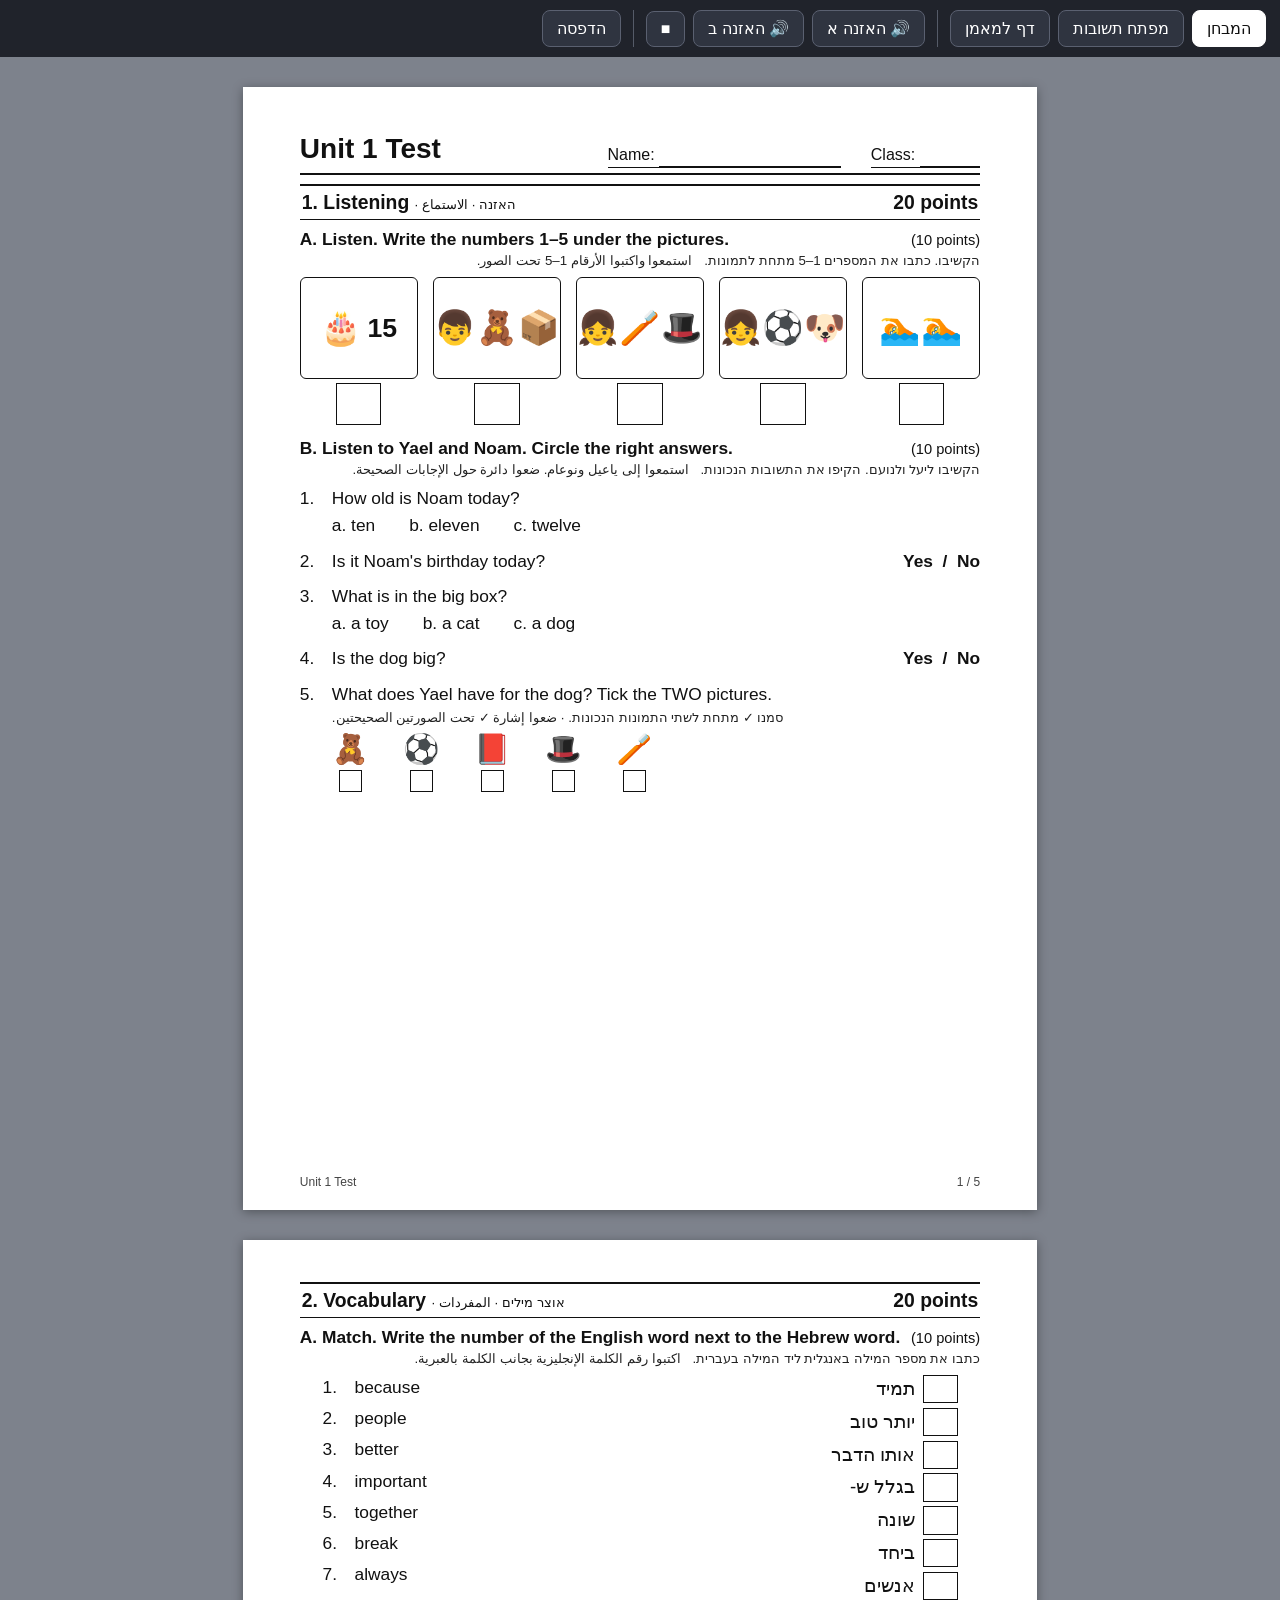
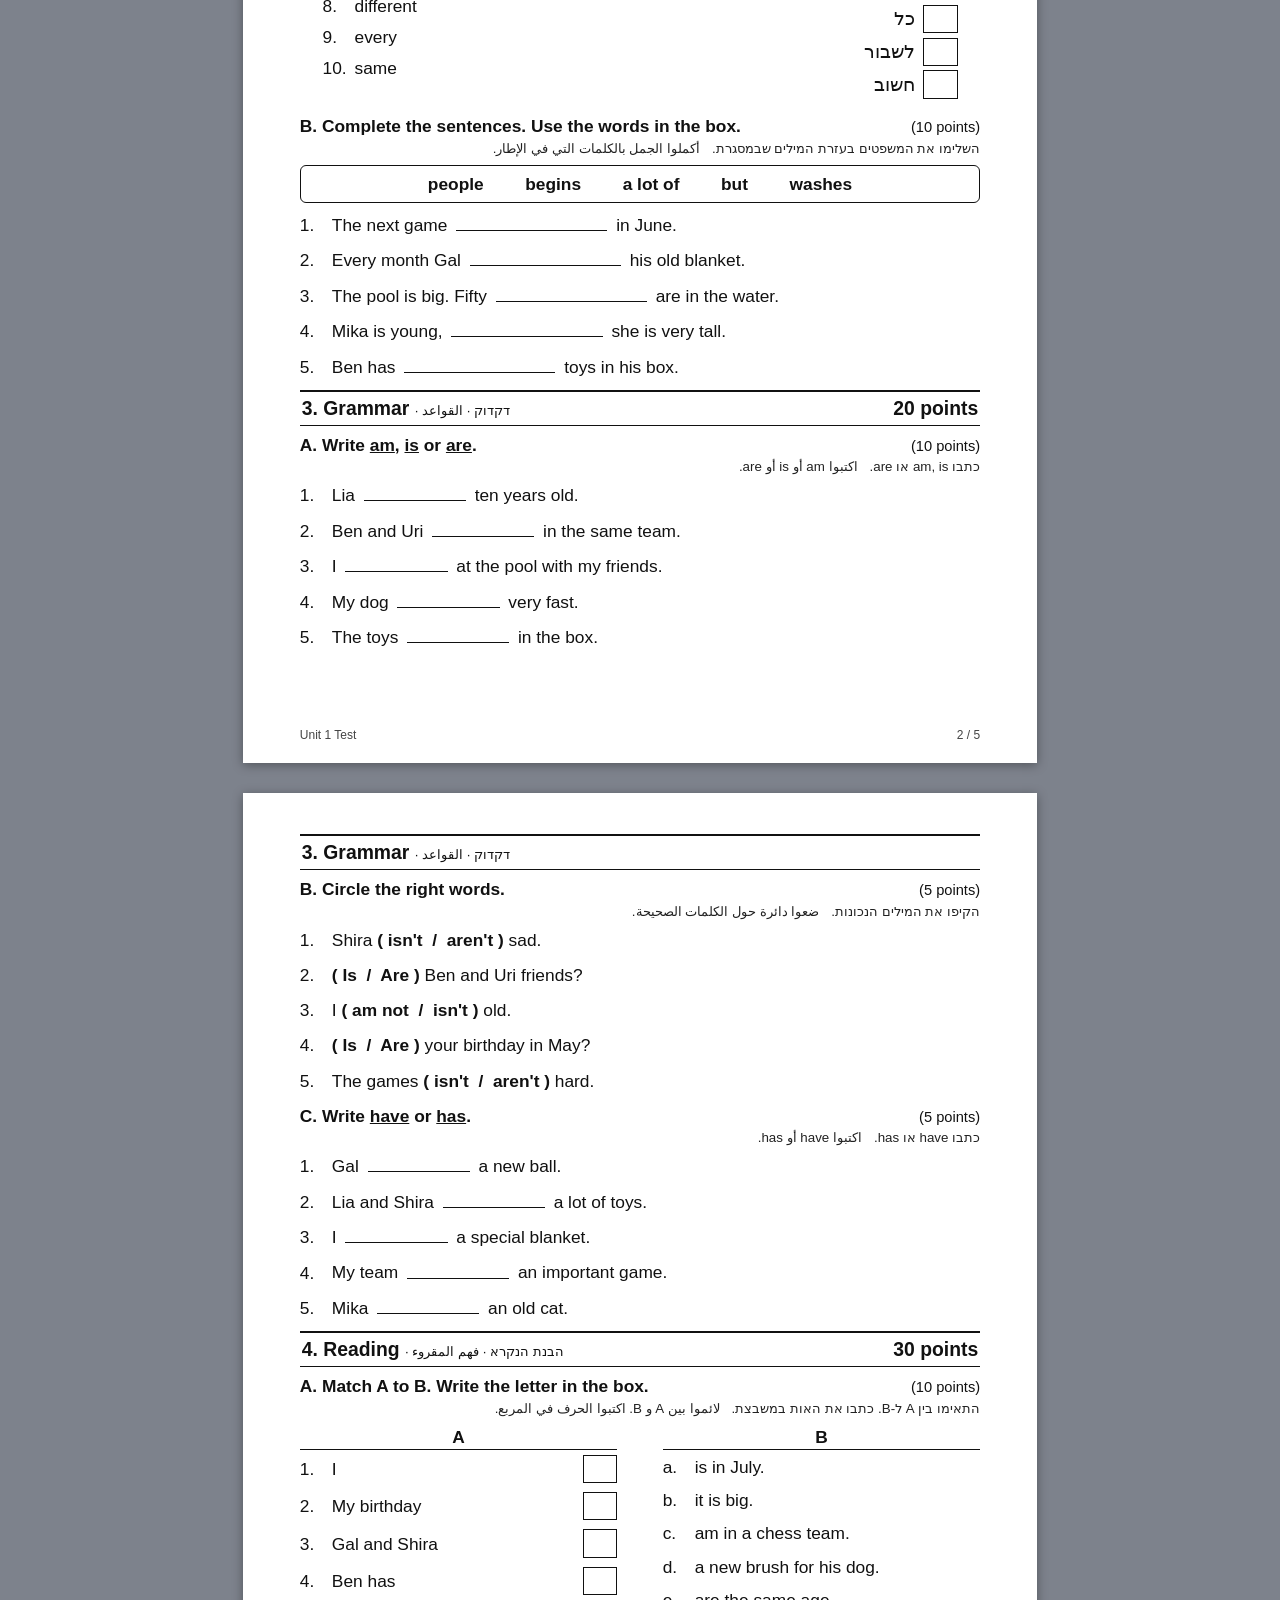
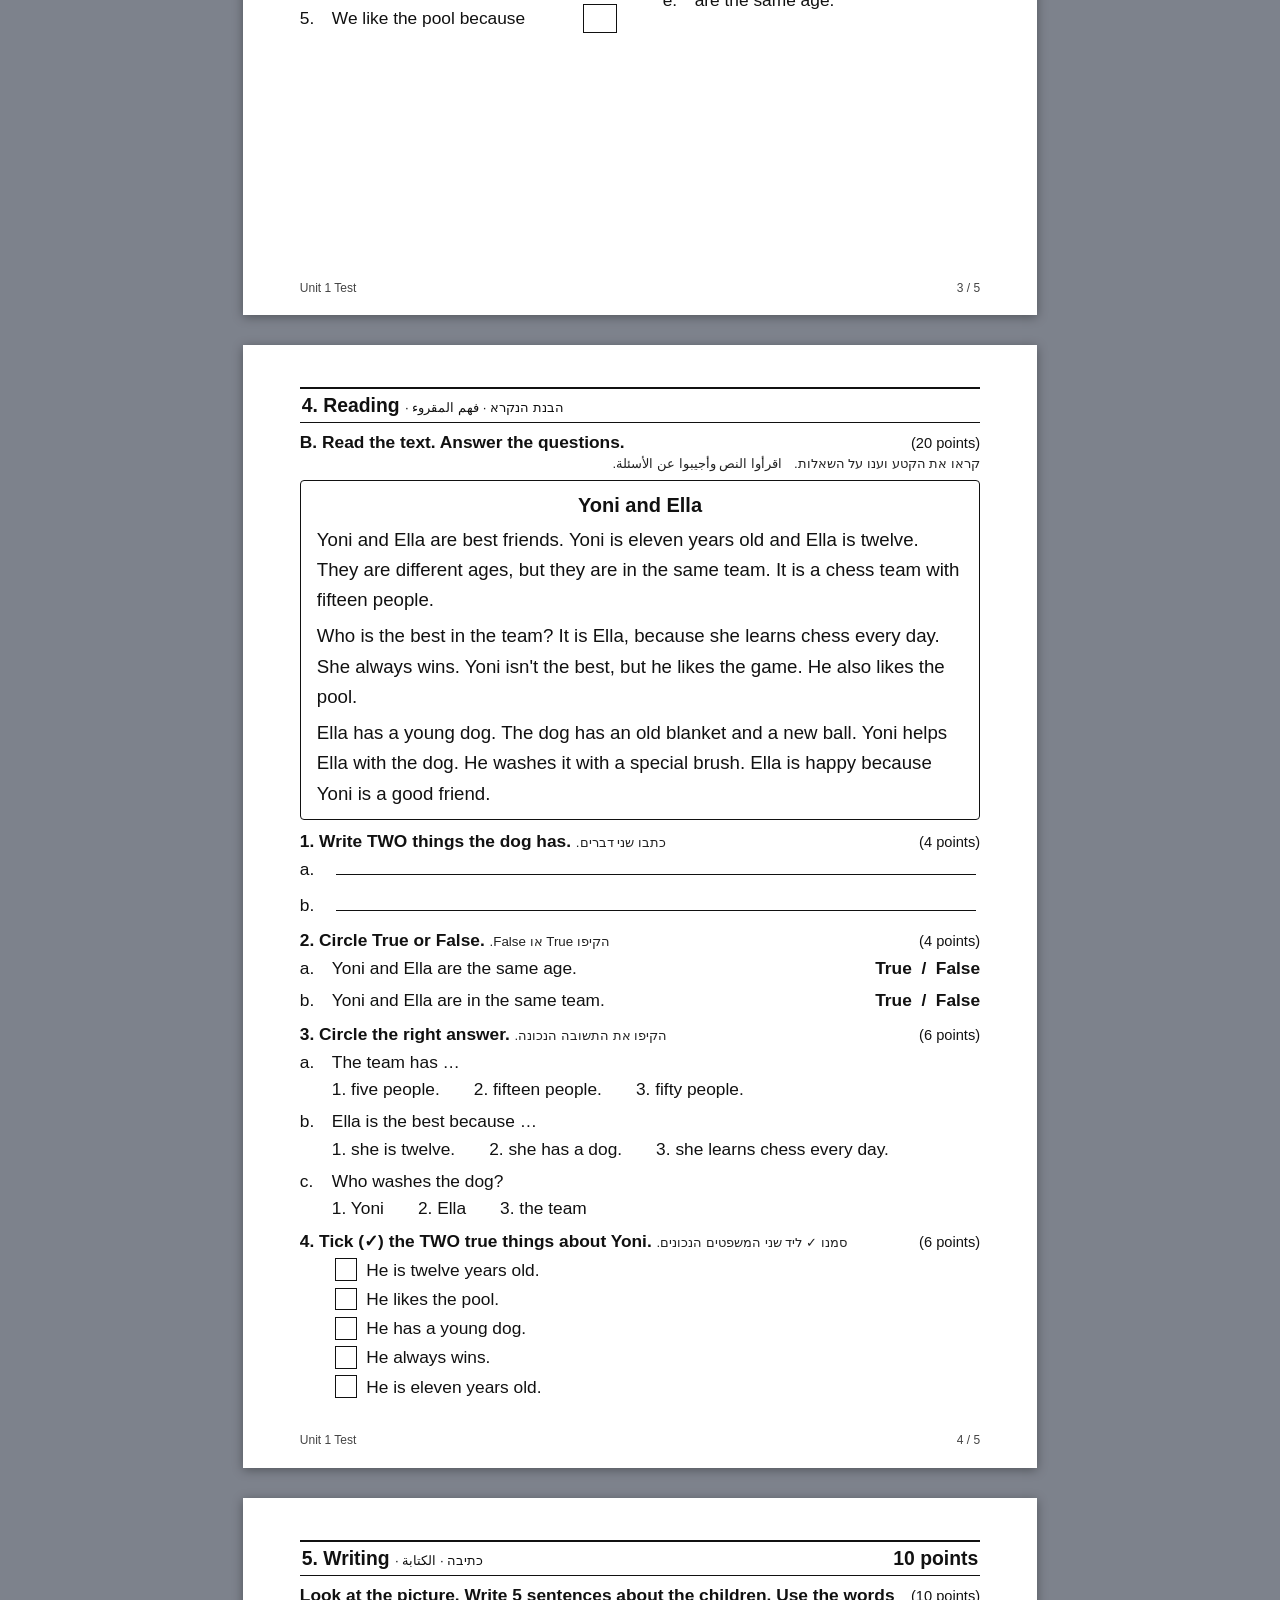
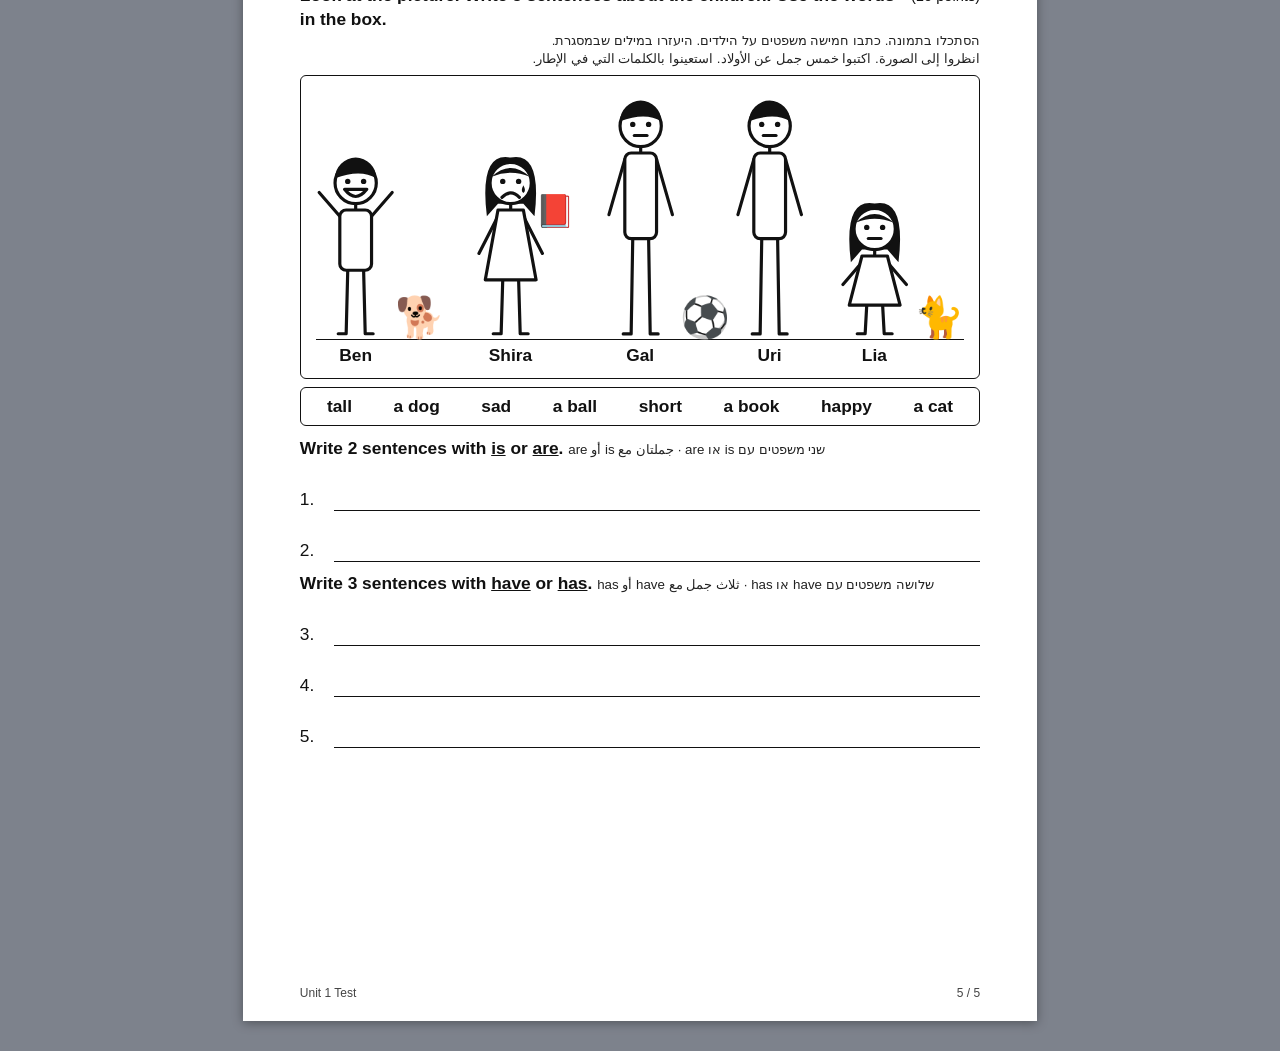
==== mock.html @ 0e679397 "Add the printable mock: test, answer key and coach page (v3.3.0) The first piece of M4's test-facing" ====
<!doctype html>
<html lang="en" dir="ltr">
<head>
  <meta charset="utf-8">
  <meta name="viewport" content="width=device-width, initial-scale=1">
  <meta name="robots" content="noindex, nofollow">
  <title>Unit 1 Test</title>
  <!--
    The mock (PRD §6.4): the practice copy's five sections and point weights, all content new.
    Three views, each printed on its own: the test (5 pages, A4), the answer key, a page for the coach.
    Everything on the pages comes from CONTENT.mock in content.js; this file only lays it out.
    Open with ?view=test | key | coach.
  -->
  <style>
    * { box-sizing: border-box; }
    html, body { margin: 0; }
    body { background: #7d828c; color: #111; font-family: Arial, "Helvetica Neue", Helvetica, "Liberation Sans", sans-serif; }
    .emo { font-family: "Apple Color Emoji", "Noto Color Emoji", "Segoe UI Emoji", sans-serif; }

    /* the bar: on screen only */
    .bar { position: sticky; top: 0; z-index: 5; display: flex; flex-wrap: wrap; gap: 8px; align-items: center; padding: 10px 14px; background: #20232b; color: #fff; direction: rtl; font-family: -apple-system, "Rubik", Arial, sans-serif; }
    .bar button { font: inherit; font-size: 16px; padding: 8px 14px; border-radius: 8px; border: 1px solid #5a6070; background: #2f3440; color: #fff; cursor: pointer; }
    .bar button[aria-pressed="true"] { background: #fff; color: #111; border-color: #fff; }
    .bar .sep { align-self: stretch; width: 1px; background: #555b68; margin: 0 4px; }
    .bar .status { font-size: 15px; min-height: 1.2em; }
    .bar a { color: #fff; font-size: 16px; padding: 8px 6px; }
    .bar a[hidden] { display: none; }

    main { display: none; }
    body.v-test #test, body.v-key #key, body.v-coach #coach { display: block; }

    .page { width: 210mm; min-height: 297mm; margin: 8mm auto; padding: 11mm 15mm 12mm; background: #fff; box-shadow: 0 2px 10px rgba(0, 0, 0, .35); position: relative; font-size: 13pt; line-height: 1.4; }
    .foot { position: absolute; bottom: 5mm; left: 15mm; right: 15mm; display: flex; justify-content: space-between; font-size: 9pt; color: #444; }

    @page { size: A4; margin: 0; }
    @media print {
      body { background: #fff; }
      .bar { display: none; }
      main { zoom: 1 !important; }
      .page { margin: 0; box-shadow: none; min-height: 0; height: 296mm; overflow: hidden; break-after: page; }
      .page:last-child { break-after: auto; }
    }

    /* the test */
    .head { display: flex; justify-content: space-between; align-items: flex-end; gap: 10mm; border-bottom: 2.5px solid #111; padding-bottom: 5px; margin-bottom: 9px; }
    .head h1 { font-size: 21pt; margin: 0; }
    .head .who { display: flex; gap: 8mm; font-size: 12pt; }
    .head .who span { display: inline-block; border-bottom: 1.2px solid #111; }
    .sec { display: flex; justify-content: space-between; align-items: baseline; border-top: 2.5px solid #111; border-bottom: 1.2px solid #111; padding: 3px 2px; margin: 0 0 7px; font-weight: 700; font-size: 14.5pt; }
    .sec small { font-size: 10pt; font-weight: 400; }
    .sec + .ins { margin-top: 0; }
    .ins { margin: 11px 0 7px; }
    .ins .l1 { display: flex; justify-content: space-between; gap: 8px; align-items: baseline; font-weight: 700; }
    .ins .pts { font-weight: 400; font-size: 11pt; white-space: nowrap; }
    .ins .tr { direction: rtl; text-align: right; font-size: 10pt; line-height: 1.35; color: #222; margin-top: 1px; }
    .ins .tr span { display: inline-block; margin-inline-end: 12px; }
    .sub { font-weight: 700; margin: 9px 0 4px; display: flex; justify-content: space-between; gap: 8px; align-items: baseline; }
    .sub .pts { font-weight: 400; font-size: 11pt; white-space: nowrap; }
    .sub .tr, .wlines .tr, .tr.inl { font-weight: 400; font-size: 10pt; color: #222; }

    ol.q { list-style: none; margin: 0; padding: 0; counter-reset: q; }
    ol.q > li { counter-increment: q; display: flex; gap: 6px; margin: 0 0 8px; align-items: baseline; }
    ol.q > li::before { content: counter(q) "."; min-width: 1.5em; }
    ol.q.abc > li::before { content: counter(q, lower-alpha) "."; }
    ol.q.loose > li { margin-bottom: 11px; }
    .blank { display: inline-block; min-width: 27mm; border-bottom: 1.3px solid #111; height: 1.05em; margin: 0 4px; vertical-align: baseline; }
    .blank.wide { min-width: 40mm; }
    .opts { display: inline-flex; flex-wrap: wrap; gap: 2px 9mm; }
    .opts.pair { gap: 0 3mm; font-weight: 700; }
    .right { margin-inline-start: auto; white-space: nowrap; }
    .tl { list-style: none; margin: 0; padding: 0 0 0 2em; }
    .tl li { display: flex; gap: 9px; align-items: center; margin: 0 0 5px; }
    .grow { flex: 1; }
    .stack { display: flex; flex-direction: column; gap: 3px; }

    .pics { display: grid; grid-template-columns: repeat(5, 1fr); gap: 4mm; margin: 5px 0 2px; }
    .pic { border: 1.5px solid #111; border-radius: 6px; height: 27mm; display: flex; align-items: center; justify-content: center; font-size: 25pt; white-space: nowrap; }
    .pic.cake { gap: 5px; }
    .pic.cake b { font: 700 20pt Arial, sans-serif; }
    .numbox { width: 12mm; height: 11mm; border: 1.5px solid #111; margin: 4px auto 0; }
    .ticks { display: flex; gap: 9mm; }
    .tick { text-align: center; font-size: 22pt; line-height: 1.2; }
    .box { display: inline-block; width: 6mm; height: 6mm; border: 1.5px solid #111; vertical-align: middle; flex: none; }
    .tick .box { display: block; margin: 3px auto 0; }

    .match { display: flex; justify-content: space-between; gap: 20mm; padding: 0 6mm; }
    .match ol { flex: 1; }
    .match ol.q > li { margin-bottom: 7px; }
    .match .he { direction: rtl; font-size: 14pt; }
    .match .he li { display: flex; gap: 8px; align-items: center; margin: 0 0 4.5px; list-style: none; }
    .match ul { list-style: none; margin: 0; padding: 0; flex: 1; }
    .sq { display: inline-block; width: 9mm; height: 7.5mm; border: 1.5px solid #111; flex: none; }

    .bank { border: 1.5px solid #111; border-radius: 6px; padding: 6px 12px; display: flex; flex-wrap: wrap; gap: 4px 11mm; justify-content: center; font-weight: 700; margin: 6px 0 10px; }

    .halves { display: flex; gap: 12mm; }
    .halves > div { flex: 1; }
    .halves h4 { margin: 0 0 5px; font-size: 13pt; text-align: center; border-bottom: 1.2px solid #111; }
    .halves ol.q > li { align-items: center; margin-bottom: 9px; }

    .passage { border: 1.5px solid #111; border-radius: 4px; padding: 8px 16px 4px; font-size: 14pt; line-height: 1.62; margin: 6px 0 8px; }
    .passage h3 { margin: 0 0 3px; text-align: center; font-size: 15pt; }
    .passage p { margin: 0 0 6px; }

    /* two rows: the picture row stands on one ground line, the names sit under it */
    .scene { border: 1.5px solid #111; border-radius: 6px; padding: 6mm 4mm 3mm; margin: 6px 0 8px; display: grid; grid-template-rows: auto auto; grid-auto-flow: column; grid-auto-columns: auto; }
    .scene .up { display: flex; align-items: flex-end; justify-content: center; border-bottom: 1.5px solid #111; }
    .scene .up svg { display: block; }
    .scene .up.gap { min-width: 5mm; }   /* the space between two children takes what is left, so a thing stays by its owner */
    .scene .dn { text-align: center; font-weight: 700; font-size: 13pt; padding-top: 3px; }
    .scene .obj { font-size: 30pt; line-height: 1.05; }
    .scene .obj.held { padding-bottom: 29mm; margin-inline-start: -4mm; font-size: 24pt; }
    .wlines { list-style: none; margin: 0; padding: 0; counter-reset: w; }
    .wlines li { counter-increment: w; display: flex; align-items: flex-end; gap: 8px; height: 13.5mm; }
    .wlines li::before { content: counter(w) "."; min-width: 1.5em; }
    .wlines li::after { content: ""; flex: 1; border-bottom: 1.3px solid #111; }
    .wlines li.gap { height: auto; display: block; font-weight: 700; margin-top: 9px; counter-increment: none; }
    .wlines li.gap::before, .wlines li.gap::after { content: none; }

    /* the key and the coach's page */
    .key h2, .coach h2 { font-size: 13pt; margin: 9px 0 3px; border-bottom: 1.2px solid #111; padding-bottom: 2px; }
    .key .title, .coach .title { font-size: 19pt; margin: 0 0 2px; }
    .key { font-size: 11.5pt; line-height: 1.35; }
    .key .row { display: flex; flex-wrap: wrap; gap: 3px 9mm; margin: 2px 0; }
    .key .row b { font-weight: 700; }
    .key .n { display: inline-block; min-width: 1.4em; color: #333; }
    .key .he { direction: rtl; unicode-bidi: isolate; }
    .key .kpics { display: flex; gap: 5mm; margin: 4px 0; }
    .key .kpics div { border: 1.2px solid #111; border-radius: 5px; padding: 2px 7px; text-align: center; font-size: 15pt; }
    .key .kpics div b { display: block; font: 700 13pt Arial, sans-serif; }
    .key .kpics div i { font: 700 12pt Arial, sans-serif; }
    .key .checks { direction: rtl; text-align: right; margin: 5px 0 0; padding-inline-start: 22px; font-size: 12pt; line-height: 1.6; }
        .coach { direction: rtl; font-family: -apple-system, "Rubik", Arial, "Liberation Sans", sans-serif; font-size: 12pt; line-height: 1.55; }
    .coach ol, .coach ul { margin: 4px 0; padding-inline-start: 22px; }
    .coach li { margin-bottom: 3px; }
    .coach .en { direction: ltr; unicode-bidi: isolate; font-family: Arial, sans-serif; }
    .coach .script { direction: ltr; text-align: left; font-family: Arial, sans-serif; font-size: 12.5pt; line-height: 1.6; border: 1.2px solid #111; border-radius: 5px; padding: 6px 12px; margin: 4px 0; }
    .coach .script b { display: inline-block; min-width: 4.2em; }
    .coach table { border-collapse: collapse; width: 100%; margin-top: 4px; font-size: 11.5pt; }
    .coach th, .coach td { border: 1.2px solid #111; padding: 3px 8px; text-align: right; }
    .coach td.num, .coach th.num { text-align: center; width: 22mm; }
    .coach td:first-child { white-space: nowrap; }
    .coach td { padding: 6px 8px; }
    .coach .note { font-size: 11pt; color: #222; }
  </style>
</head>
<body class="v-test">
  <div class="bar" id="bar">
    <button data-view="test">המבחן</button>
    <button data-view="key">מפתח תשובות</button>
    <button data-view="coach">דף למאמן</button>
    <span class="sep"></span>
    <button data-play="a">🔊 האזנה א</button>
    <button data-play="b">🔊 האזנה ב</button>
    <button data-play="stop">■</button>
    <span class="sep"></span>
    <button id="print">הדפסה</button>
    <a id="back" href="index.html" hidden>חזרה למשחק</a>
    <span class="status" id="status"></span>
  </div>
  <main id="test"></main>
  <main id="key"></main>
  <main id="coach"></main>

  <script src="content.js?v=3.3.0"></script>
  <script>
  (function () {
    'use strict';
    const C = window.CONTENT, M = C.mock;
    const WORDS = Object.fromEntries(C.words.map(w => [w.id, w]));
    const esc = s => String(s).replace(/[&<>"]/g, c => ({ '&': '&amp;', '<': '&lt;', '>': '&gt;', '"': '&quot;' }[c]));
    const abc = i => 'abcdefghij'[i];
    const sum = a => a.reduce((x, y) => x + y, 0);
    const blank = (t, wide) => esc(t).replace('___', `<span class="blank${wide ? ' wide' : ''}"></span>`);
    const emo = s => `<span class="emo">${s}</span>`;
    // a picture string: emoji, and a number where the picture has one (the cake)
    const picHtml = s => { const m = /^(\S+) (\d+)$/.exec(s); return m ? `<div class="pic cake">${emo(m[1])}<b>${m[2]}</b></div>` : `<div class="pic">${emo(s)}</div>`; };

    // ---------- points (the weights are content settings) ----------
    const L = M.listening, V = M.vocab, G = M.grammar, R = M.reading, W = M.writing, ST = R.story;
    const P = {
      lA: L.pics.pts * L.pics.items.length, lB: L.dialogue.pts * L.dialogue.questions.length,
      vA: V.match.pts * V.match.items.length, vB: V.bank.pts * V.bank.items.length,
      gA: G.be.pts * G.be.items.length, gB: G.circle.pts * G.circle.items.length, gC: G.have.pts * G.have.items.length,
      rA: R.halves.pts * R.halves.items.length, rB: sum(ST.questions.map(q => q.pts)),
      w: W.pts * (W.be + W.have),
    };
    const SEC = { l: P.lA + P.lB, v: P.vA + P.vB, g: P.gA + P.gB + P.gC, r: P.rA + P.rB, w: P.w };
    const TOTAL = sum(Object.values(SEC));

    // ---------- small builders ----------
    // an instruction in the test's three languages, with the points on the right
    const ins = (en, he, ar, pts) => `<div class="ins"><div class="l1"><span>${en}</span>${pts ? `<span class="pts">(${pts} points)</span>` : ''}</div><div class="tr"><span lang="he">${he}</span><span lang="ar">${ar}</span></div></div>`;
    const sec = (n, en, he, ar, pts) => `<div class="sec"><span>${n}. ${en} <small>· ${he} · ${ar}</small></span>${pts ? `<span>${pts} points</span>` : ''}</div>`;
    const page = (n, of, inner, cls) => `<section class="page ${cls || ''}">${inner}<div class="foot"><span>${esc(M.title)}</span><span>${n} / ${of}</span></div></section>`;
    const sub = (en, he, pts) => `<div class="sub"><span>${en} <span class="tr" dir="rtl">${he}</span></span><span class="pts">(${pts} points)</span></div>`;

    // a child for the writing picture: line art, so it prints the same on any printer.
    // The body and the legs carry the height; the head stays one size.
    function kidSvg(g, mood, size) {
      const T = { tall: 54, mid: 38, short: 25 }[size], Lg = { tall: 60, mid: 40, short: 24 }[size];
      const cx = 25, r = 13, hy = r + 4, sh = hy + r + 4, hip = sh + T, hem = g === 'f' ? hip + 6 : hip, foot = hip + Lg, H = foot + 3;
      const st = 'fill="none" stroke="#111" stroke-width="2" stroke-linecap="round" stroke-linejoin="round"';
      const hair = g === 'f'
        ? `<path d="M${cx - r - 2} ${hy + r + 8} Q${cx - r - 7} ${hy - r - 7} ${cx} ${hy - r - 3} Q${cx + r + 7} ${hy - r - 7} ${cx + r + 2} ${hy + r + 8} L${cx + r - 5} ${hy + r} L${cx - r + 5} ${hy + r}Z" fill="#111"/>` : '';
      const fringe = g === 'f'
        ? `<path d="M${cx - r + 1} ${hy - 4} Q${cx} ${hy - r - 2} ${cx + r - 1} ${hy - 4} Q${cx} ${hy - 9} ${cx - r + 1} ${hy - 4}Z" fill="#111"/>`
        : `<path d="M${cx - r} ${hy - 3} A${r} ${r} 0 0 1 ${cx + r} ${hy - 3} Q${cx + 3} ${hy - 9} ${cx - r} ${hy - 3}Z" fill="#111"/>`;
      const eyes = `<circle cx="${cx - 5}" cy="${hy - 1}" r="1.7" fill="#111"/><circle cx="${cx + 5}" cy="${hy - 1}" r="1.7" fill="#111"/>`;
      const mouth = mood === 'happy' ? `<path d="M${cx - 7} ${hy + 4} Q${cx} ${hy + 13} ${cx + 7} ${hy + 4}Z" fill="#fff" ${st.replace('fill="none"', '')}/>`
        : mood === 'sad' ? `<path d="M${cx - 5.5} ${hy + 9} Q${cx} ${hy + 3.5} ${cx + 5.5} ${hy + 9}" ${st}/><path d="M${cx + 8} ${hy + 1.5} q-2 3.8 0 4.8 q2 -1 0 -4.8Z" fill="#111"/>`
        : `<path d="M${cx - 4} ${hy + 6} L${cx + 4} ${hy + 6}" ${st}/>`;
      const body = g === 'f'
        ? `<path d="M${cx - 8} ${sh} L${cx + 8} ${sh} L${cx + 16} ${hem} L${cx - 16} ${hem}Z" fill="#fff" ${st.replace('fill="none"', '')}/>`
        : `<rect x="${cx - 10}" y="${sh}" width="20" height="${T}" rx="4" fill="#fff" ${st.replace('fill="none"', '')}/>`;
      const legs = `<path d="M${cx - 5} ${hem} L${cx - 6} ${foot} l-5 0M${cx + 5} ${hem} L${cx + 6} ${foot} l5 0" ${st}/>`;
      const sx = g === 'f' ? 8 : 10;
      const arms = mood === 'happy'
        ? `<path d="M${cx - sx} ${sh + 4} L${cx - 23} ${sh - 11}M${cx + sx} ${sh + 4} L${cx + 23} ${sh - 11}" ${st}/>`
        : `<path d="M${cx - sx} ${sh + 4} L${cx - 20} ${sh + T * 0.72}M${cx + sx} ${sh + 4} L${cx + 20} ${sh + T * 0.72}" ${st}/>`;
      const neck = `<path d="M${cx} ${hy + r} L${cx} ${sh}" ${st}/>`;
      return `<svg xmlns="http://www.w3.org/2000/svg" viewBox="0 0 50 ${H}" width="${50 * 0.42}mm" height="${H * 0.42}mm" aria-hidden="true">${hair}${neck}${arms}${legs}${body}<circle cx="${cx}" cy="${hy}" r="${r}" fill="#fff" ${st.replace('fill="none"', '')}/>${fringe}${eyes}${mouth}</svg>`;
    }
    // one child or one thing is a column of the picture: what stands on the ground, and the name under it
    const col = (up, dn, cls) => `<div class="up ${cls || ''}">${up}</div><div class="dn">${dn || ''}</div>`;
    function figHtml(f) {
      const kid = i => col(kidSvg(f.g[i], f.mood, f.size), esc(f.who[i]));
      const obj = col(`<span class="obj emo${f.has === 'book' ? ' held' : ''}">${f.e}</span>`);
      return kid(0) + obj + (f.who.length > 1 ? kid(1) : '');
    }
    const names = f => f.who.join(' and ');
    const beSentence = f => `${names(f)} ${f.who.length > 1 ? 'are' : 'is'} ${f.adj}.`;
    const haveSentence = f => `${names(f)} ${f.who.length > 1 ? 'have' : 'has'} a ${f.has}.`;

    // a reading or listening question, as printed
    function qHtml(q, lab = abc) {
      if (q.type === 'tf') return `<span class="grow">${esc(q.en)}</span><span class="right opts pair">True&nbsp; / &nbsp;False</span>`;
      if (q.type === 'yn') return `<span class="grow">${esc(q.en)}</span><span class="right opts pair">Yes&nbsp; / &nbsp;No</span>`;
      if (q.type === 'mc' || q.type === 'fact' || q.type === 'complete') {
        const stem = q.type === 'complete' ? esc(q.en) + ' …' : esc(q.en);
        return `<span class="stack grow"><span>${stem}</span><span class="opts">${q.choices.map((c, i) => `<span>${lab(i)}. ${esc(c.en)}</span>`).join('')}</span></span>`;
      }
      return esc(q.en);
    }
    const num = i => i + 1;
    const qKey = (q, lab = abc) => q.type === 'tf' ? (q.ok ? 'True' : 'False') : q.type === 'yn' ? (q.ok ? 'Yes' : 'No')
      : q.choices ? q.choices.map((c, i) => c.ok ? `${lab(i)}. ${esc(c.en)}` : '').filter(Boolean).join(' · ') : '';

    // ---------- the test: five pages ----------
    function renderTest() {
      const dq = L.dialogue.questions, plain = dq.filter(q => q.type !== 'tick2'), tick = dq.find(q => q.type === 'tick2');
      const p1 = `
        <div class="head"><h1>${esc(M.title)}</h1><div class="who"><span>Name: <span style="min-width:48mm">&nbsp;</span></span><span>Class: <span style="min-width:16mm">&nbsp;</span></span></div></div>
        ${sec(1, 'Listening', 'האזנה', 'الاستماع', SEC.l)}
        ${ins('A. Listen. Write the numbers 1–' + L.pics.items.length + ' under the pictures.', 'הקשיבו. כתבו את המספרים 1–' + L.pics.items.length + ' מתחת לתמונות.', 'استمعوا واكتبوا الأرقام 1–' + L.pics.items.length + ' تحت الصور.', P.lA)}
        <div class="pics">${L.pics.order.map(n => `<div>${picHtml(L.pics.items[n - 1].pic)}<div class="numbox"></div></div>`).join('')}</div>
        ${ins(`B. Listen to ${esc(L.dialogue.who.a)} and ${esc(L.dialogue.who.b)}. Circle the right answers.`, 'הקשיבו ליעל ולנועם. הקיפו את התשובות הנכונות.', 'استمعوا إلى ياعيل ونوعام. ضعوا دائرة حول الإجابات الصحيحة.', P.lB)}
        <ol class="q loose">${plain.map(q => `<li>${qHtml(q)}</li>`).join('')}
          <li><span class="stack grow"><span>${esc(tick.en)}</span><span class="tr inl" dir="rtl">סמנו ✓ מתחת לשתי התמונות הנכונות. · ضعوا إشارة ✓ تحت الصورتين الصحيحتين.</span><span class="ticks">${tick.choices.map(c => `<span class="tick">${emo(c.e)}<span class="box"></span></span>`).join('')}</span></span></li>
        </ol>`;

      const p2 = `
        ${sec(2, 'Vocabulary', 'אוצר מילים', 'المفردات', SEC.v)}
        ${ins('A. Match. Write the number of the English word next to the Hebrew word.', 'כתבו את מספר המילה באנגלית ליד המילה בעברית.', 'اكتبوا رقم الكلمة الإنجليزية بجانب الكلمة بالعبرية.', P.vA)}
        <div class="match">
          <ol class="q">${V.match.items.map(id => `<li>${esc(WORDS[id].en)}</li>`).join('')}</ol>
          <ul class="he">${V.match.order.map(n => `<li><span class="sq"></span><span>${esc(WORDS[V.match.items[n - 1]].he)}</span></li>`).join('')}</ul>
        </div>
        ${ins('B. Complete the sentences. Use the words in the box.', 'השלימו את המשפטים בעזרת המילים שבמסגרת.', 'أكملوا الجمل بالكلمات التي في الإطار.', P.vB)}
        <div class="bank">${V.bank.order.map(n => `<span>${esc(V.bank.items[n - 1].a)}</span>`).join('')}</div>
        <ol class="q loose">${V.bank.items.map(it => `<li><span>${blank(it.t, true)}</span></li>`).join('')}</ol>
        ${sec(3, 'Grammar', 'דקדוק', 'القواعد', SEC.g)}
        ${ins('A. Write <u>am</u>, <u>is</u> or <u>are</u>.', 'כתבו am, is או are.', 'اكتبوا am أو is أو are.', P.gA)}
        <ol class="q loose">${G.be.items.map(it => `<li><span>${blank(it.t)}</span></li>`).join('')}</ol>`;

      const p3 = `
        ${sec(3, 'Grammar', 'דקדוק', 'القواعد')}
        ${ins('B. Circle the right words.', 'הקיפו את המילים הנכונות.', 'ضعوا دائرة حول الكلمات الصحيحة.', P.gB)}
        <ol class="q loose">${G.circle.items.map(it => `<li><span>${esc(it.t).replace('___', `<span class="opts pair">( ${esc(it.o[0])} &nbsp;/&nbsp; ${esc(it.o[1])} )</span>`)}</span></li>`).join('')}</ol>
        ${ins('C. Write <u>have</u> or <u>has</u>.', 'כתבו have או has.', 'اكتبوا have أو has.', P.gC)}
        <ol class="q loose">${G.have.items.map(it => `<li><span>${blank(it.t)}</span></li>`).join('')}</ol>
        ${sec(4, 'Reading', 'הבנת הנקרא', 'فهم المقروء', SEC.r)}
        ${ins('A. Match A to B. Write the letter in the box.', 'התאימו בין A ל-B. כתבו את האות במשבצת.', 'لائموا بين A و B. اكتبوا الحرف في المربع.', P.rA)}
        <div class="halves">
          <div><h4>A</h4><ol class="q">${R.halves.items.map(it => `<li><span class="grow">${esc(it.a)}</span><span class="sq"></span></li>`).join('')}</ol></div>
          <div><h4>B</h4><ol class="q abc">${R.halves.order.map(n => `<li><span>${esc(R.halves.items[n - 1].b)}</span></li>`).join('')}</ol></div>
        </div>`;

      const by = t => ST.questions.filter(q => q.type === t);
      const w2 = by('write2')[0], tfs = by('tf'), mcs = ST.questions.filter(q => q.type === 'complete' || q.type === 'fact'), t2 = by('tick2')[0];
      const p4 = `
        ${sec(4, 'Reading', 'הבנת הנקרא', 'فهم المقروء')}
        ${ins('B. Read the text. Answer the questions.', 'קראו את הקטע וענו על השאלות.', 'اقرأوا النص وأجيبوا عن الأسئلة.', P.rB)}
        <div class="passage"><h3>${esc(ST.title)}</h3>${ST.paras.map(p => `<p>${p.map(i => esc(ST.sentences[i].en)).join(' ')}</p>`).join('')}</div>
        ${sub('1. ' + esc(w2.en), 'כתבו שני דברים.', w2.pts)}
        <ol class="q abc loose"><li><span class="blank grow"></span></li><li><span class="blank grow"></span></li></ol>
        ${sub('2. Circle True or False.', 'הקיפו True או False.', sum(tfs.map(q => q.pts)))}
        <ol class="q abc">${tfs.map(q => `<li>${qHtml(q)}</li>`).join('')}</ol>
        ${sub('3. Circle the right answer.', 'הקיפו את התשובה הנכונה.', sum(mcs.map(q => q.pts)))}
        <ol class="q abc">${mcs.map(q => `<li>${qHtml(q, num)}</li>`).join('')}</ol>
        ${sub('4. ' + esc(t2.en).replace('Tick', 'Tick (✓)'), 'סמנו ✓ ליד שני המשפטים הנכונים.', t2.pts)}
        <ul class="tl">${t2.choices.map(c => `<li><span class="box"></span><span>${esc(c.en)}</span></li>`).join('')}</ul>`;

      const p5 = `
        ${sec(5, 'Writing', 'כתיבה', 'الكتابة', SEC.w)}
        ${ins(`Look at the picture. Write ${W.be + W.have} sentences about the children. Use the words in the box.`, 'הסתכלו בתמונה. כתבו חמישה משפטים על הילדים. היעזרו במילים שבמסגרת.', 'انظروا إلى الصورة. اكتبوا خمس جمل عن الأولاد. استعينوا بالكلمات التي في الإطار.', P.w)}
        <div class="scene" style="grid-template-columns:${W.figs.map(f => `repeat(${f.who.length + 1}, max-content)`).join(' 1fr ')}">${W.figs.map(figHtml).join(col('', '', 'gap'))}</div>
        <div class="bank">${W.bank.map(w => `<span>${esc(w)}</span>`).join('')}</div>
        <ol class="wlines">
          <li class="gap">Write ${W.be} sentences with <u>is</u> or <u>are</u>. <span class="tr" dir="rtl">שני משפטים עם is או are · جملتان مع is أو are</span></li>
          ${'<li></li>'.repeat(W.be)}
          <li class="gap">Write ${W.have} sentences with <u>have</u> or <u>has</u>. <span class="tr" dir="rtl">שלושה משפטים עם have או has · ثلاث جمل مع have أو has</span></li>
          ${'<li></li>'.repeat(W.have)}
        </ol>`;

      const pages = [p1, p2, p3, p4, p5];
      document.getElementById('test').innerHTML = pages.map((p, i) => page(i + 1, pages.length, p)).join('');
    }

    // ---------- the key: what he checks his sheet against, with the coach beside him ----------
    function renderKey() {
      const dq = L.dialogue.questions, plain = dq.filter(q => q.type !== 'tick2'), tick = dq.find(q => q.type === 'tick2');
      const row = (items, lead) => `<div class="row">${lead ? `<b>${lead}</b>` : ''}${items.map((x, i) => `<span><span class="n">${i + 1}.</span> <b>${x}</b></span>`).join('')}</div>`;
      const by = t => ST.questions.filter(q => q.type === t);
      const w2 = by('write2')[0], tfs = by('tf'), mcs = ST.questions.filter(q => q.type === 'complete' || q.type === 'fact'), t2 = by('tick2')[0];
      const html = `
        <h1 class="title">${esc(M.title)} · Answers</h1>
        <div class="he" style="font-size:12pt">בודקים ביחד, משפט אחרי משפט.</div>
        <h2>1. Listening</h2>
        <div><b>A.</b> the pictures, left to right:</div>
        <div class="kpics">${L.pics.order.map(n => `<div>${L.pics.items[n - 1].pic.replace(/^(\S+)( \d+)?$/, (m, e, d) => emo(e) + (d ? `<i>${d}</i>` : ''))}<b>${n}</b></div>`).join('')}</div>
        ${row(plain.map(q => qKey(q)).concat([tick.choices.filter(c => c.ok).map(c => `${emo(c.e)} ${esc(c.en)}`).join(' + ')]), 'B.')}
        <h2>2. Vocabulary</h2>
        <div><b>A.</b> the Hebrew words, top to bottom:</div>
        <div class="row">${V.match.order.map(n => `<span><b>${n}</b> <span class="he">${esc(WORDS[V.match.items[n - 1]].he)}</span></span>`).join('')}</div>
        ${row(V.bank.items.map(it => esc(it.a)), 'B.')}
        <h2>3. Grammar</h2>
        ${row(G.be.items.map(it => esc(it.a)), 'A.')}
        ${row(G.circle.items.map(it => esc(it.a)), 'B.')}
        ${row(G.have.items.map(it => esc(it.a)), 'C.')}
        <h2>4. Reading</h2>
        <div><b>A.</b></div>
        <div class="row">${R.halves.items.map((it, i) => `<span><span class="n">${i + 1}.</span> <b>${abc(R.halves.order.indexOf(i + 1))}</b> &nbsp;${esc(it.a)} ${esc(it.b)}</span>`).join('')}</div>
        <div><b>B.</b></div>
        <div class="row"><span><span class="n">1.</span> <b>${w2.model.map(esc).join('</b> &nbsp;·&nbsp; <b>')}</b></span></div>
        <div class="row"><span><span class="n">2.</span> ${tfs.map((q, i) => `${abc(i)}. <b>${qKey(q)}</b>`).join(' &nbsp; ')}</span></div>
        <div class="row"><span><span class="n">3.</span> ${mcs.map((q, i) => `${abc(i)}. <b>${qKey(q, num)}</b>`).join(' &nbsp; ')}</span></div>
        <div class="row"><span><span class="n">4.</span> <b>${t2.choices.filter(c => c.ok).map(c => esc(c.en)).join('</b> &nbsp;·&nbsp; <b>')}</b></span></div>
        <h2>5. Writing</h2>
        <div><u>is</u> / <u>are</u> · any ${W.be}:</div>
        <div class="row">${W.figs.map(f => `<b>${esc(beSentence(f))}</b>`).join('')}</div>
        <div><u>have</u> / <u>has</u> · any ${W.have}:</div>
        <div class="row">${W.figs.map(f => `<b>${esc(haveSentence(f))}</b>`).join('')}</div>
        <ol class="checks">
          <li>השם ראשון, באות גדולה.</li>
          <li>המילה הקטנה הנכונה: ילד אחד מקבל <span class="en">is</span> / <span class="en">has</span>, שני ילדים מקבלים <span class="en">are</span> / <span class="en">have</span>.</li>
          <li>כל מילה מהמסגרת מועתקת בדיוק, ונקודה בסוף.</li>
        </ol>`;
      document.getElementById('key').innerHTML = `<section class="page key">${html}</section>`;
    }

    // ---------- the coach's page: how to run it, the listening text, the points ----------
    function renderCoach() {
      const nums = ['one', 'two', 'three', 'four', 'five', 'six'];
      const tr = (name, how, pts) => `<tr><td>${name}</td><td>${how}</td><td class="num">${pts}</td><td class="num"></td></tr>`;
      const by = t => ST.questions.filter(q => q.type === t);
      const html = `
        <h1 class="title">דף למאמן</h1>
        <div class="note">מבחן לדוגמה במבנה של עותק התרגול: חמישה חלקים, ${TOTAL} נקודות. כל התוכן חדש: השמות, התמונה, הקטע והשיחה.</div>
        <h2>איך מריצים</h2>
        <ol>
          <li>מדפיסים את חמשת עמודי המבחן: הכפתור "המבחן" ואז "הדפסה", על דפי A4. המפתח והדף הזה מודפסים בנפרד, או נשארים על המסך.</li>
          <li>עט, שולחן שקט, והמסך לא מולו. בלי שעון.</li>
          <li>מתחילים בהאזנה. הכפתורים "האזנה א" ו"האזנה ב" משמיעים כל חלק פעמיים, בקול של המכשיר. אם הקולות לא ברורים, קוראים בקול את הטקסט שלמטה, פעמיים, בקצב רגיל.</li>
          <li>בשאר החלקים לא מקריאים ולא מתרגמים.</li>
          <li>בסוף בודקים ביחד מול "מפתח תשובות": הוא מסמן על הדף שלו, ואתם לצידו.</li>
        </ol>
        <div class="note"><b>בלי מדפסת:</b> פותחים את "המבחן" על האייפד והוא כותב את התשובות על דף רגיל. את קטע הקריאה (עמוד 4) כדאי להעתיק ביד לדף, כי שם הקריאה מהנייר חשובה במיוחד.</div>
        <h2>האזנה א</h2>
        <div class="script">${L.pics.items.map((it, i) => `<div><b>Number ${nums[i]}.</b> ${esc(it.say)}</div>`).join('')}</div>
        <h2>האזנה ב</h2>
        <div class="script">${L.dialogue.lines.map(l => `<div><b>${esc(L.dialogue.who[l.who])}:</b> ${esc(l.en)}</div>`).join('')}</div>
</section><section class="page coach" lang="he">
        <h1 class="title">ניקוד</h1>
        <div class="note">הדף הזה נשאר אצלכם.</div>
        <table>
          <tr><th>חלק</th><th>איך סופרים</th><th class="num">נקודות</th><th class="num">שלו</th></tr>
          ${tr('<span class="en">Listening A</span>', `${L.pics.items.length} תמונות, ${L.pics.pts} לכל אחת`, P.lA)}
          ${tr('<span class="en">Listening B</span>', `${L.dialogue.questions.length} שאלות, ${L.dialogue.pts} לכל אחת (בשאלת התמונות: 1 לכל תמונה נכונה)`, P.lB)}
          ${tr('<span class="en">Vocabulary A</span>', `${V.match.items.length} מילים, ${V.match.pts} לכל אחת`, P.vA)}
          ${tr('<span class="en">Vocabulary B</span>', `${V.bank.items.length} משפטים, ${V.bank.pts} לכל אחד. המילה מועתקת בדיוק כמו במסגרת (<span class="en">begins</span>, לא <span class="en">begin</span>)`, P.vB)}
          ${tr('<span class="en">Grammar A</span>', `${G.be.items.length} משפטים, ${G.be.pts} לכל אחד`, P.gA)}
          ${tr('<span class="en">Grammar B</span>', `${G.circle.items.length} משפטים, ${G.circle.pts} לכל אחד`, P.gB)}
          ${tr('<span class="en">Grammar C</span>', `${G.have.items.length} משפטים, ${G.have.pts} לכל אחד`, P.gC)}
          ${tr('<span class="en">Reading A</span>', `${R.halves.items.length} משפטים, ${R.halves.pts} לכל אחד`, P.rA)}
          ${tr('<span class="en">Reading B</span>', `שאלה 1: ${by('write2')[0].pts / 2} לכל דבר · שאלה 2: ${by('tf')[0].pts} לכל משפט · שאלה 3: 2 לכל תשובה · שאלה 4: ${by('tick2')[0].pts / 2} לכל סימון נכון`, P.rB)}
          ${tr('<span class="en">Writing</span>', `${W.be + W.have} משפטים, ${W.pts} לכל משפט ששלוש הבדיקות שבמפתח עוברות בו`, P.w)}
          <tr><th colspan="2">סך הכול</th><th class="num">${TOTAL}</th><th class="num"></th></tr>
        </table>`;
      document.getElementById('coach').innerHTML = `<section class="page coach" lang="he">${html}</section>`;
    }

    // ---------- views ----------
    const VIEWS = ['test', 'key', 'coach'];
    function setView(v) {
      if (!VIEWS.includes(v)) v = 'test';
      document.body.className = 'v-' + v;
      document.querySelectorAll('#bar [data-view]').forEach(b => b.setAttribute('aria-pressed', String(b.dataset.view === v)));
      document.title = v === 'test' ? M.title : v === 'key' ? M.title + ' · Answers' : M.title + ' · Coach';
    }
    // on a screen narrower than a sheet (an iPad held upright is just wide enough), the sheets shrink to fit
    function fit() {
      const sheet = document.querySelector('.page'); if (!sheet) return;
      const w = 210 * 96 / 25.4 + 24, z = Math.min(1, window.innerWidth / w);
      document.querySelectorAll('main').forEach(m => { m.style.zoom = z < 1 ? z : ''; });
    }

    // ---------- the listening, in the device's voices (as the game speaks its dialogues) ----------
    const Say = {
      v1: null, v2: null, run: 0,
      ok: () => 'speechSynthesis' in window,
      pick() {
        if (!this.ok()) return;
        const vs = speechSynthesis.getVoices(); if (!vs.length) return;
        const pref = ['Samantha', 'Google US English', 'Alex', 'Ava', 'Allison'];
        this.v1 = vs.find(v => pref.includes(v.name) && v.lang.startsWith('en')) || vs.find(v => v.lang === 'en-US') || vs.find(v => v.lang.startsWith('en')) || null;
        const pref2 = ['Daniel', 'Google UK English Male', 'Alex', 'Tom', 'Aaron', 'Fred'];
        const other = v => v.lang.startsWith('en') && (!this.v1 || v.name !== this.v1.name);
        this.v2 = vs.find(v => pref2.includes(v.name) && other(v)) || vs.find(v => v.lang === 'en-GB' && other(v)) || null;
      },
      // one line; resolves when it has been said (or after 12 s, if the device never reports the end)
      line(text, who) {
        return new Promise(res => {
          let done = false; const fin = () => { if (!done) { done = true; res(); } };
          try {
            const u = new SpeechSynthesisUtterance(text);
            u.lang = 'en-US'; u.rate = 0.9; u.pitch = 1;
            if (who === 'b' && this.v2) { u.voice = this.v2; u.lang = this.v2.lang; }
            else { if (this.v1) u.voice = this.v1; if (who === 'b') u.pitch = 0.6; }
            u.onend = u.onerror = fin;
            speechSynthesis.speak(u);
          } catch (e) { fin(); }
          setTimeout(fin, 12000);
        });
      },
      stop() { this.run++; try { if (this.ok()) speechSynthesis.cancel(); } catch (e) { /* ignore */ } },
    };
    const wait = ms => new Promise(r => setTimeout(r, ms));
    const status = t => { document.getElementById('status').textContent = t; };
    async function play(part) {
      Say.stop();
      if (part === 'stop') return status('');
      if (!Say.ok()) return status('אין קול במכשיר הזה. הטקסט נמצא ב"דף למאמן".');
      Say.pick();
      const my = Say.run, live = () => my === Say.run, name = part === 'a' ? 'האזנה א' : 'האזנה ב';
      const nums = ['one', 'two', 'three', 'four', 'five', 'six'];
      for (let pass = 1; pass <= 2 && live(); pass++) {
        status(`${name} · השמעה ${pass} מתוך 2`);
        if (part === 'a') {
          for (let i = 0; i < L.pics.items.length && live(); i++) {
            await Say.line(`Number ${nums[i]}.`); await wait(500); if (!live()) return;
            await Say.line(L.pics.items[i].say); await wait(3500); if (!live()) return;
          }
        } else {
          for (const l of L.dialogue.lines) { await Say.line(l.en, l.who); await wait(600); if (!live()) return; }
        }
        if (pass === 1) await wait(4000);
      }
      if (live()) status(`${name} · הסתיים`);
    }
    if (Say.ok()) speechSynthesis.onvoiceschanged = () => Say.pick();

    // ---------- start ----------
    renderTest(); renderKey(); renderCoach();
    setView(new URLSearchParams(location.search).get('view') || 'test');
    fit(); window.addEventListener('resize', fit);
    document.getElementById('bar').addEventListener('click', e => {
      const b = e.target.closest('button'); if (!b) return;
      if (b.dataset.view) setView(b.dataset.view);
      else if (b.dataset.play) play(b.dataset.play);
      else if (b.id === 'print') { Say.stop(); status(''); window.print(); }
    });
    // Opened from the game on the home screen there is no browser around the page, so it needs its own way back.
    // In a browser the link stays hidden: there, index.html would be a different save (the home-screen game keeps its own).
    if (navigator.standalone === true || (window.matchMedia && matchMedia('(display-mode: standalone)').matches)) document.getElementById('back').hidden = false;
    window.__mock = { play, Say, setView, P, SEC, TOTAL };
  })();
  </script>
</body>
</html>
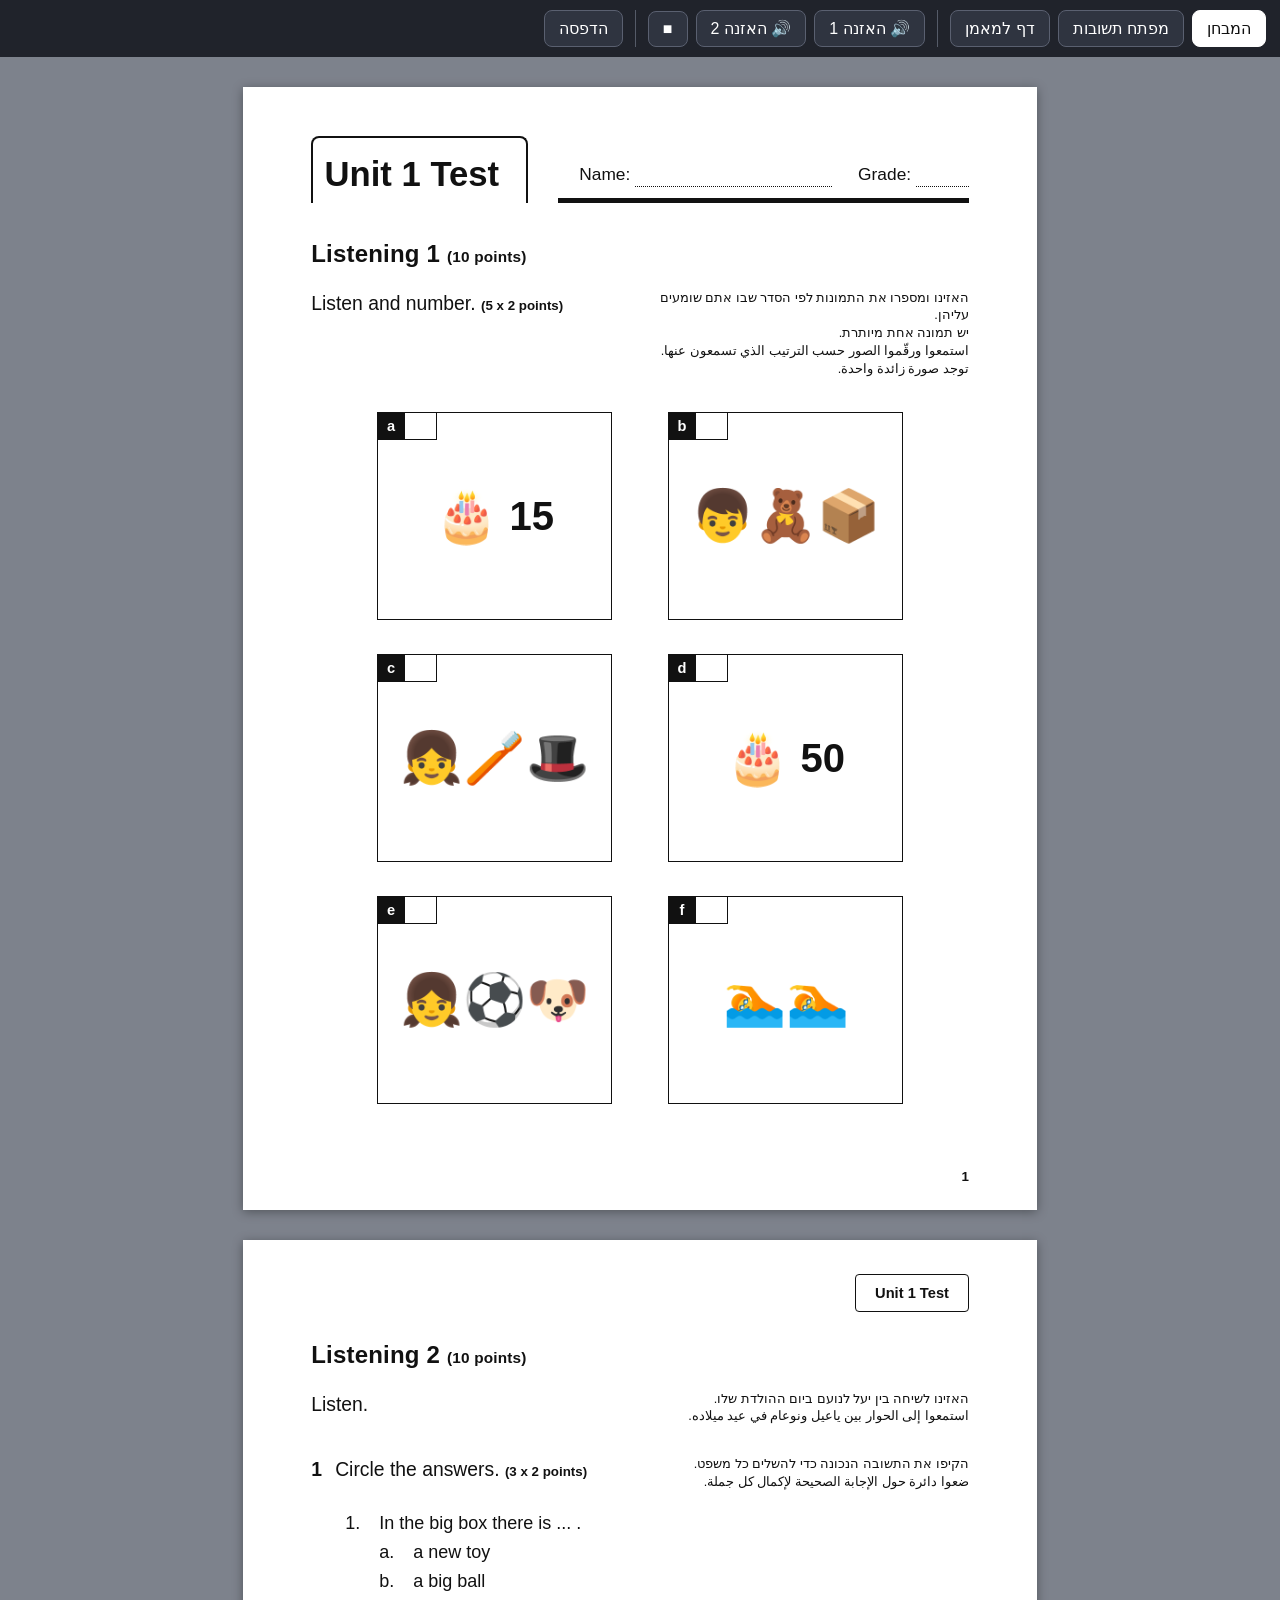
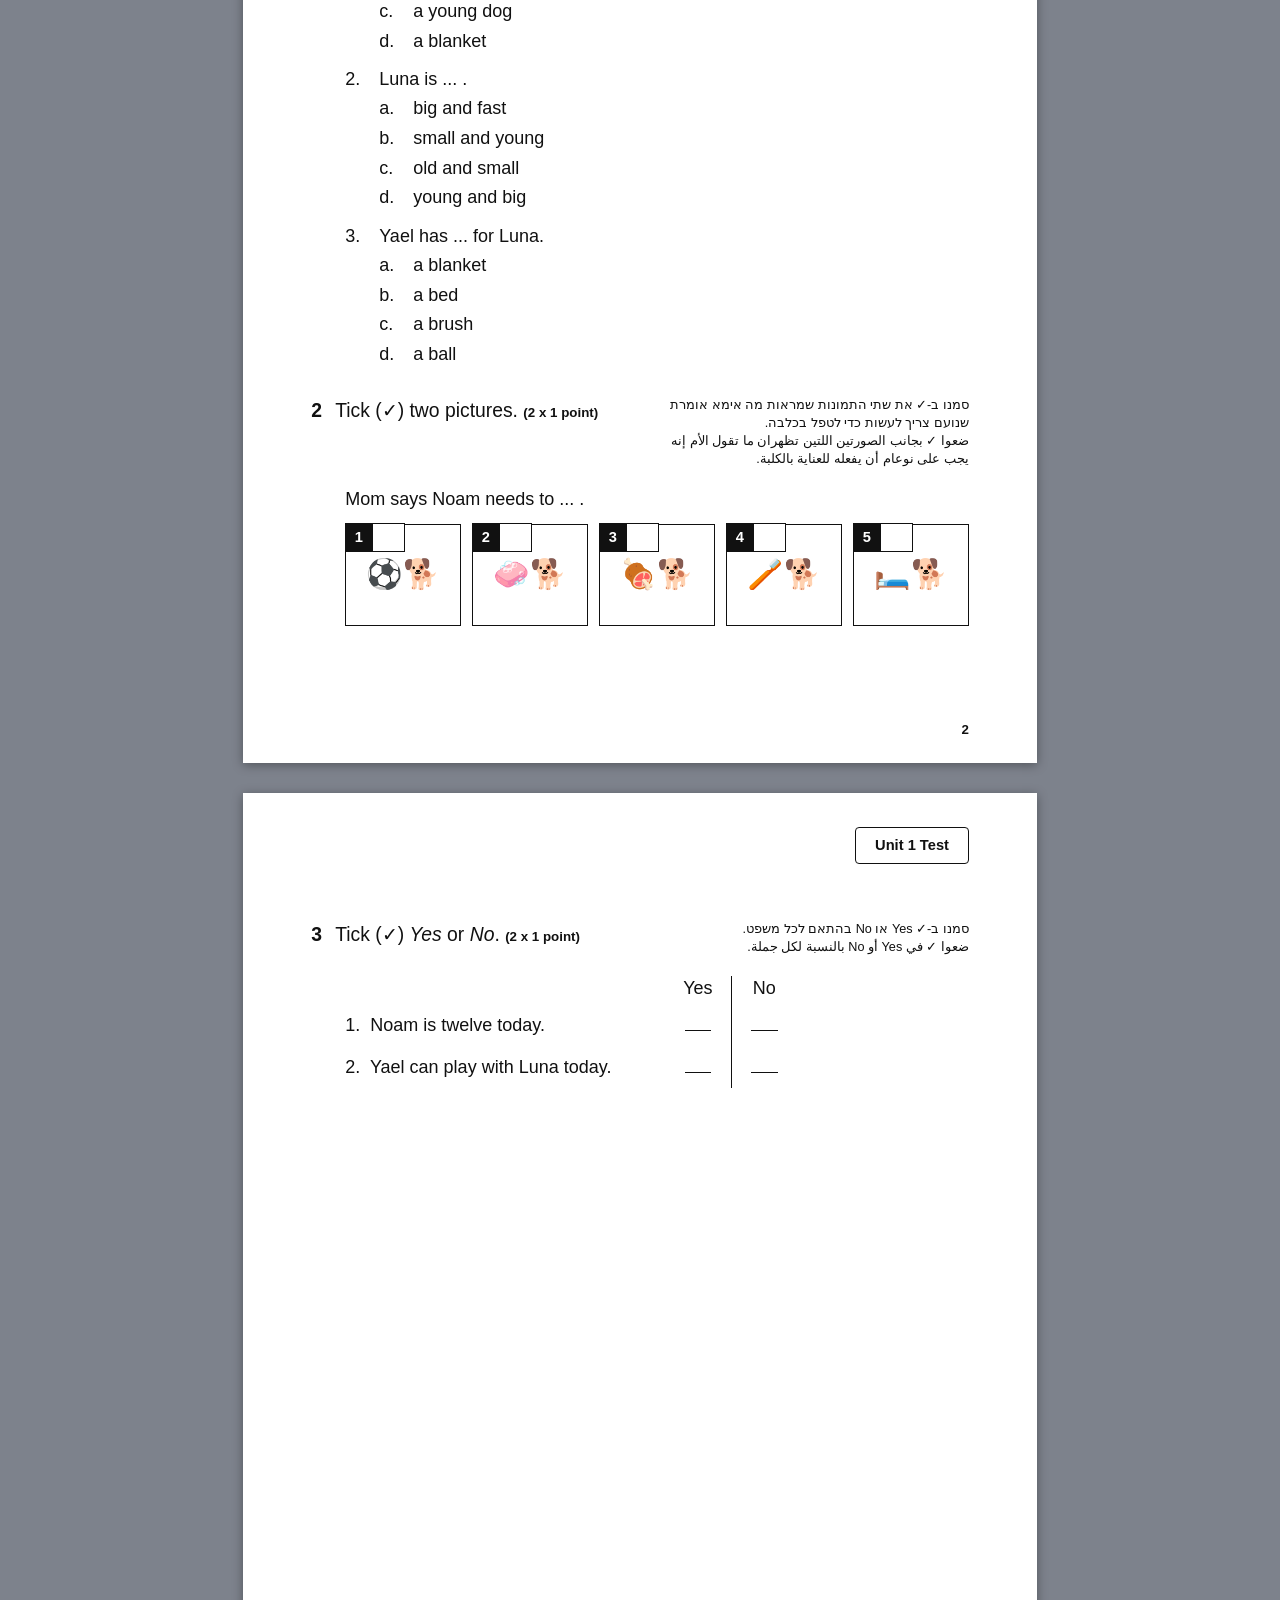
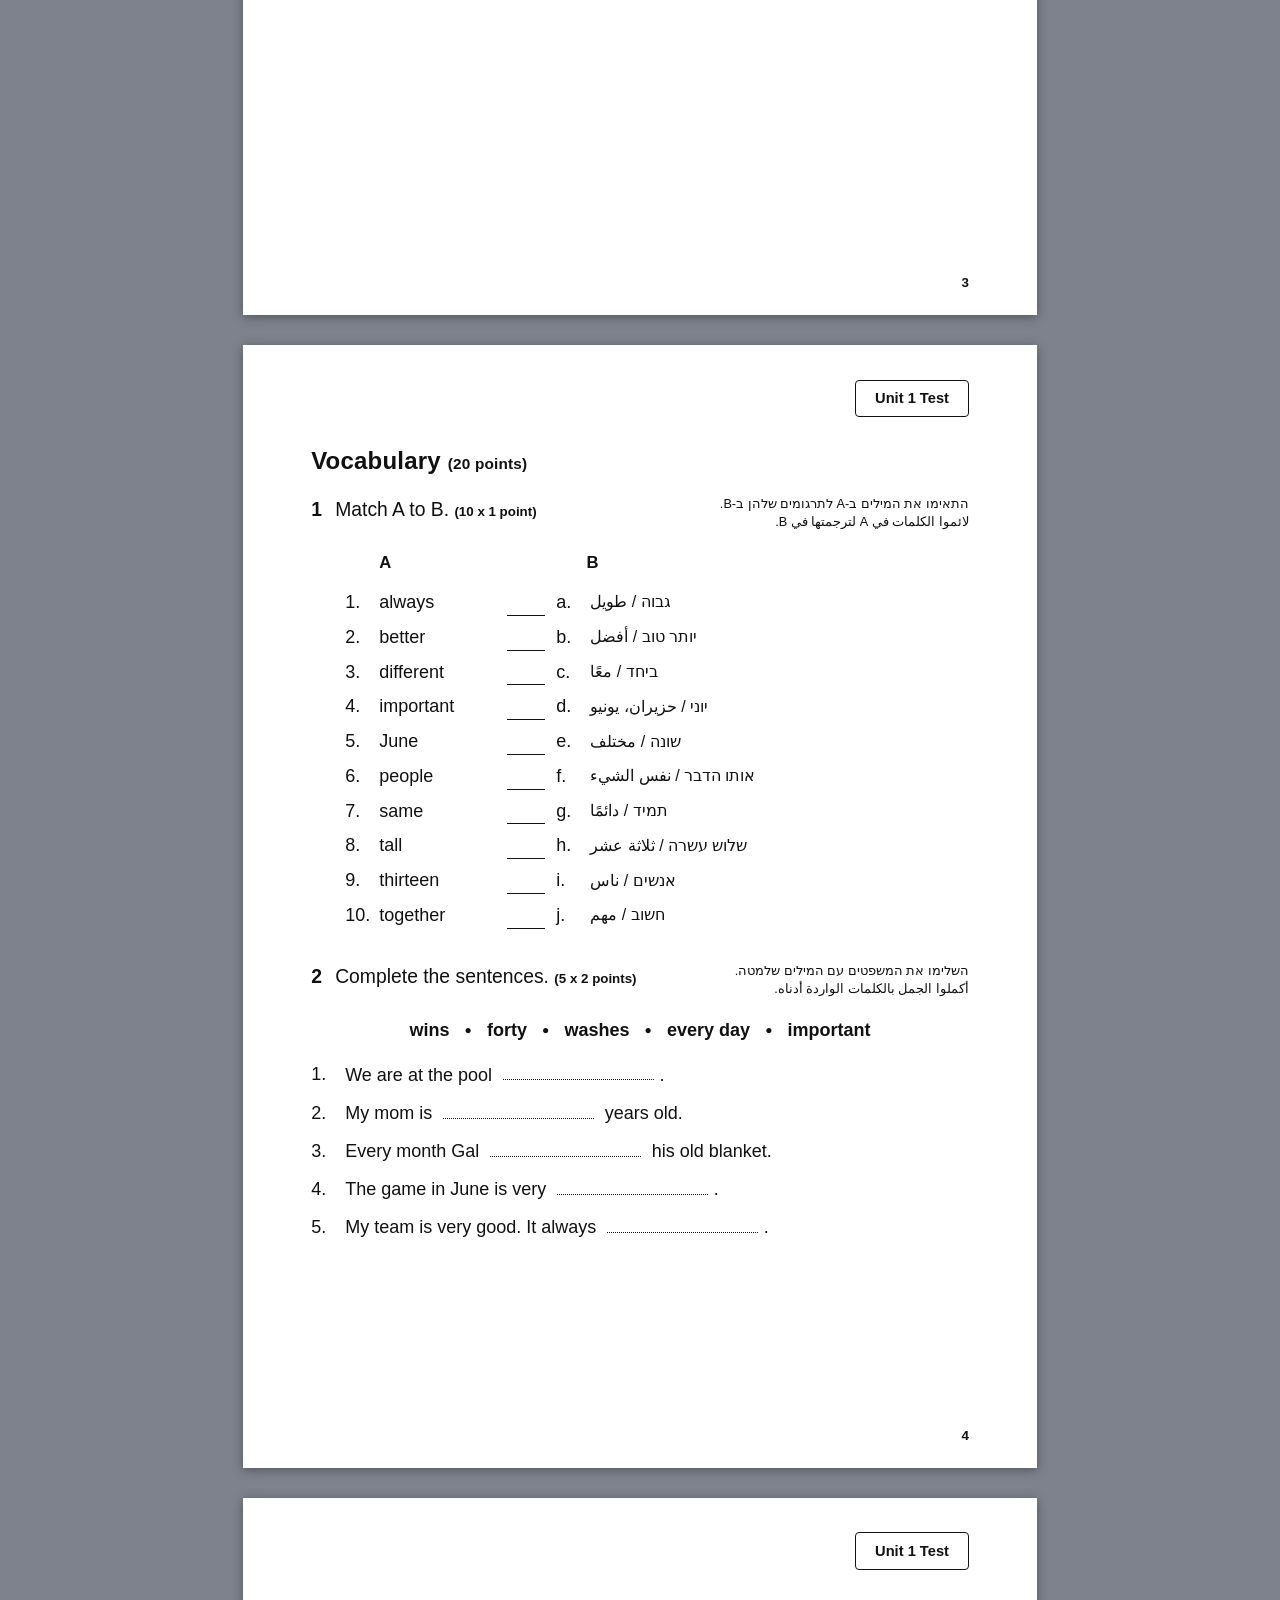
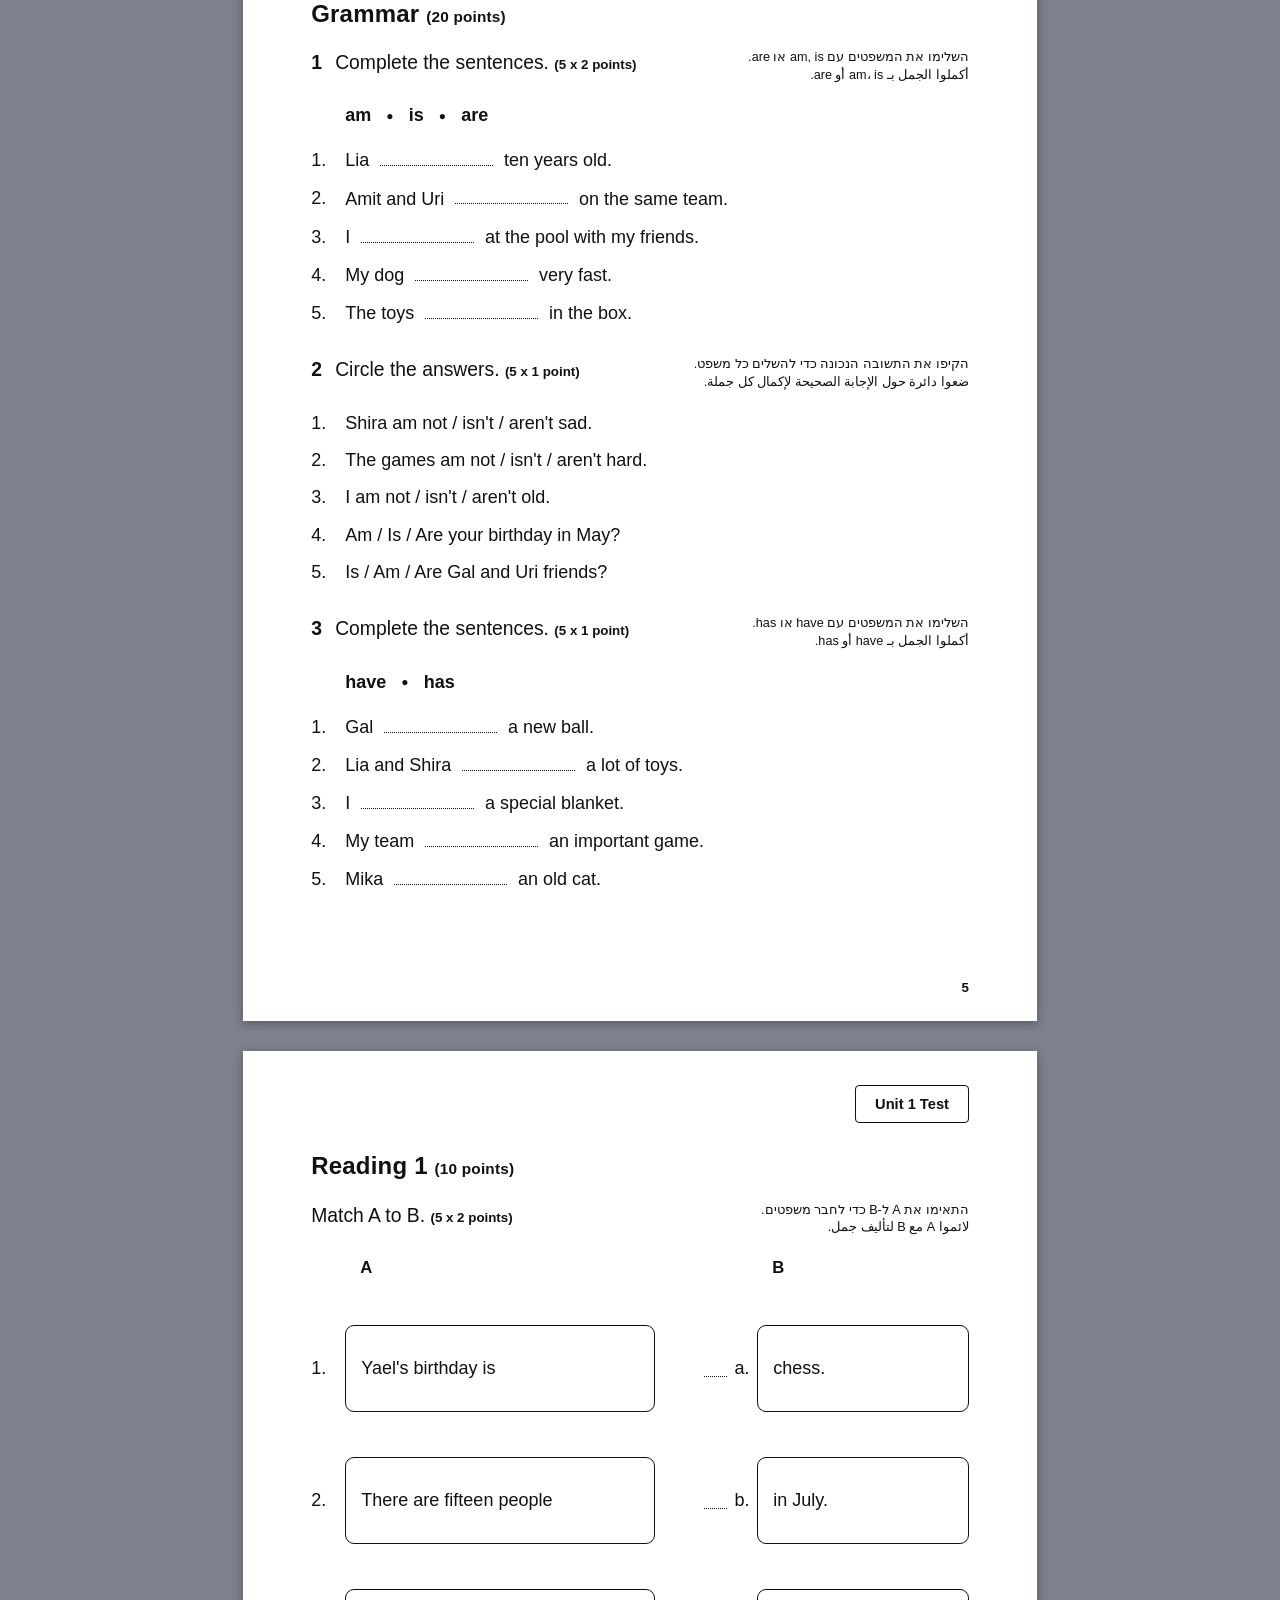
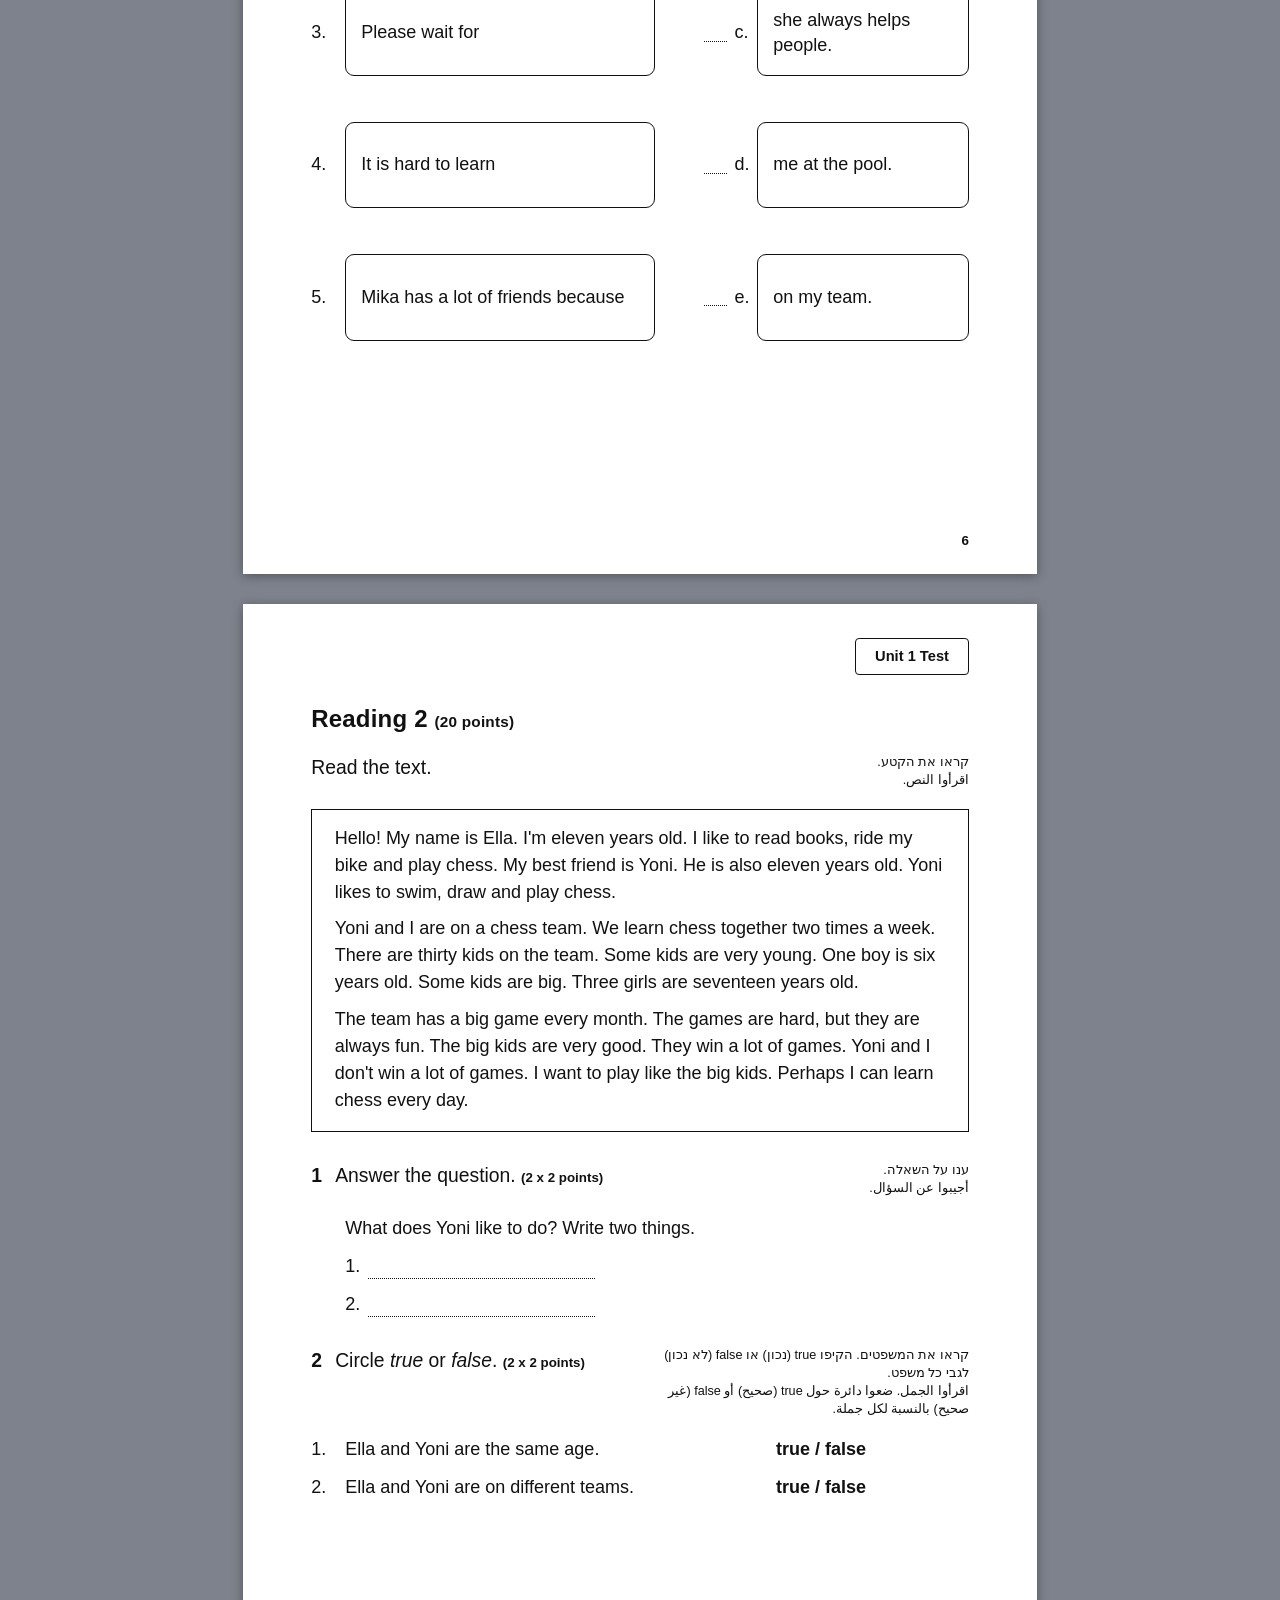
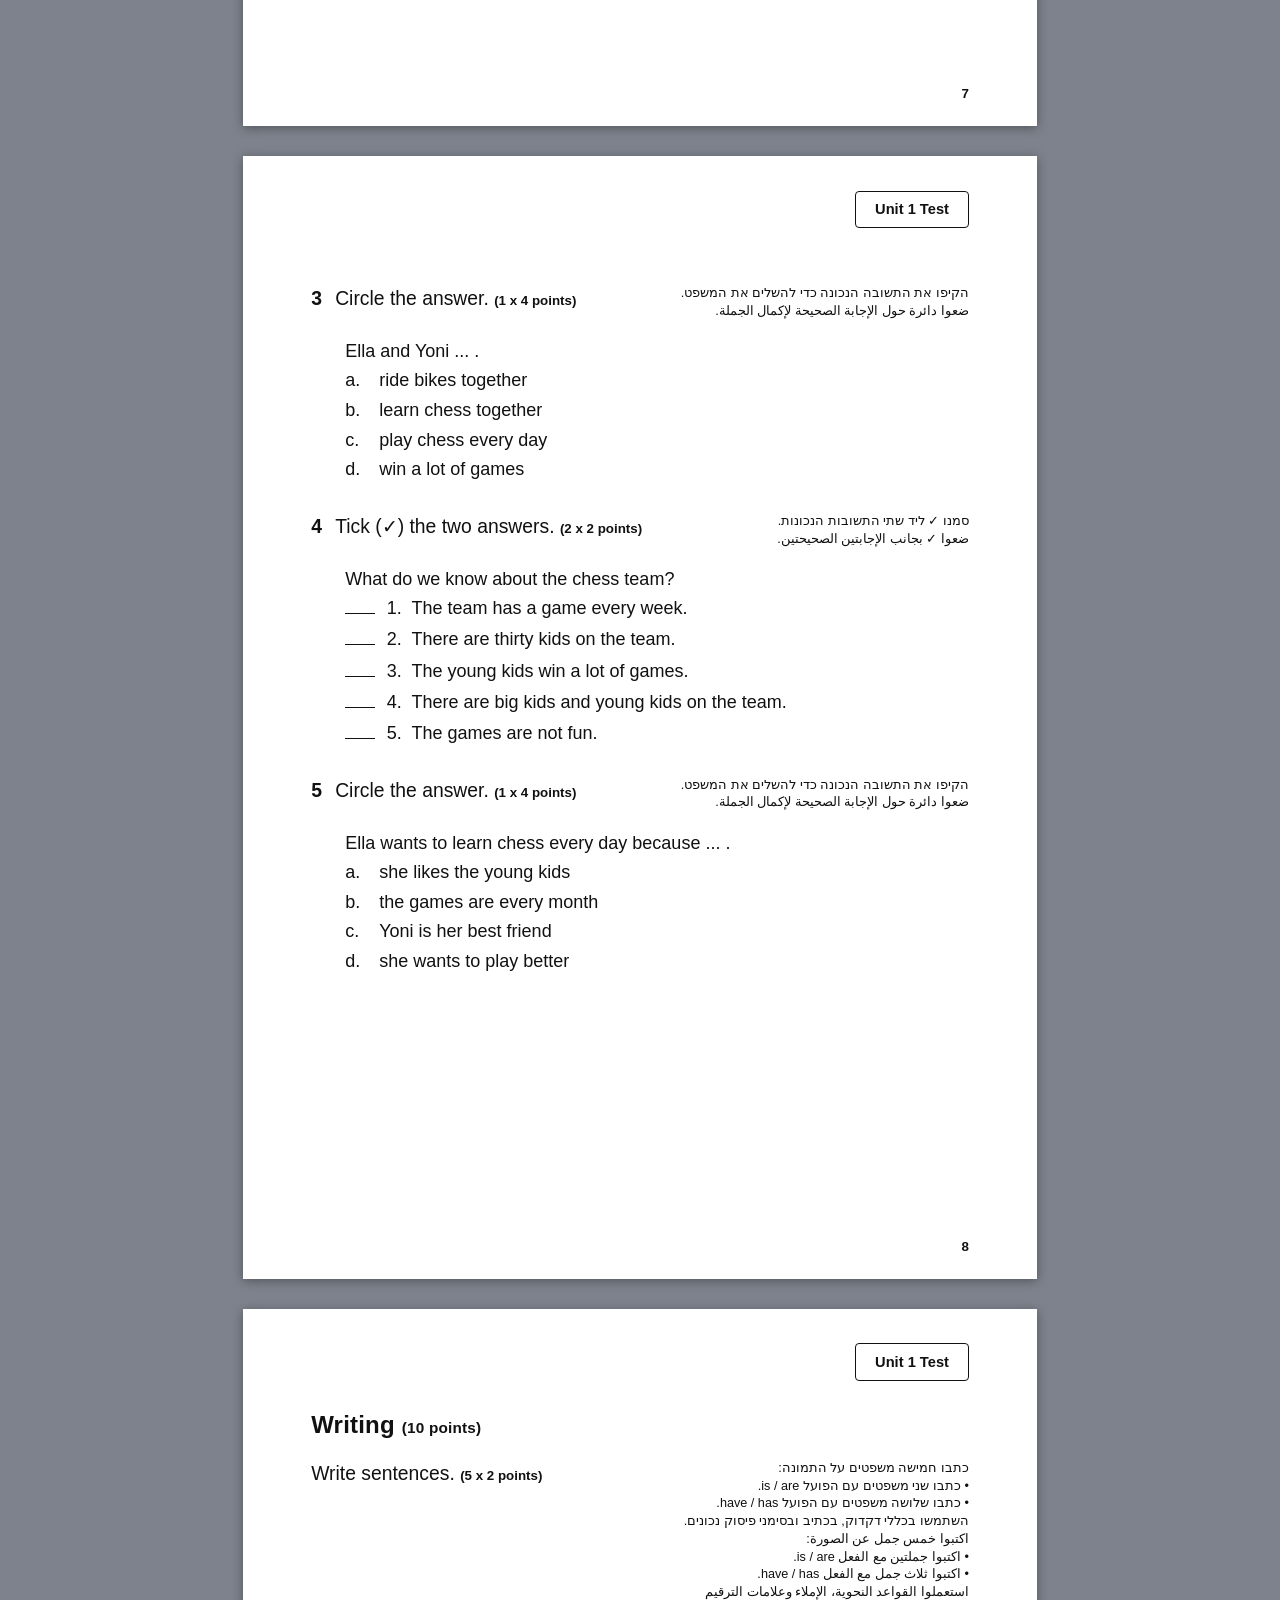
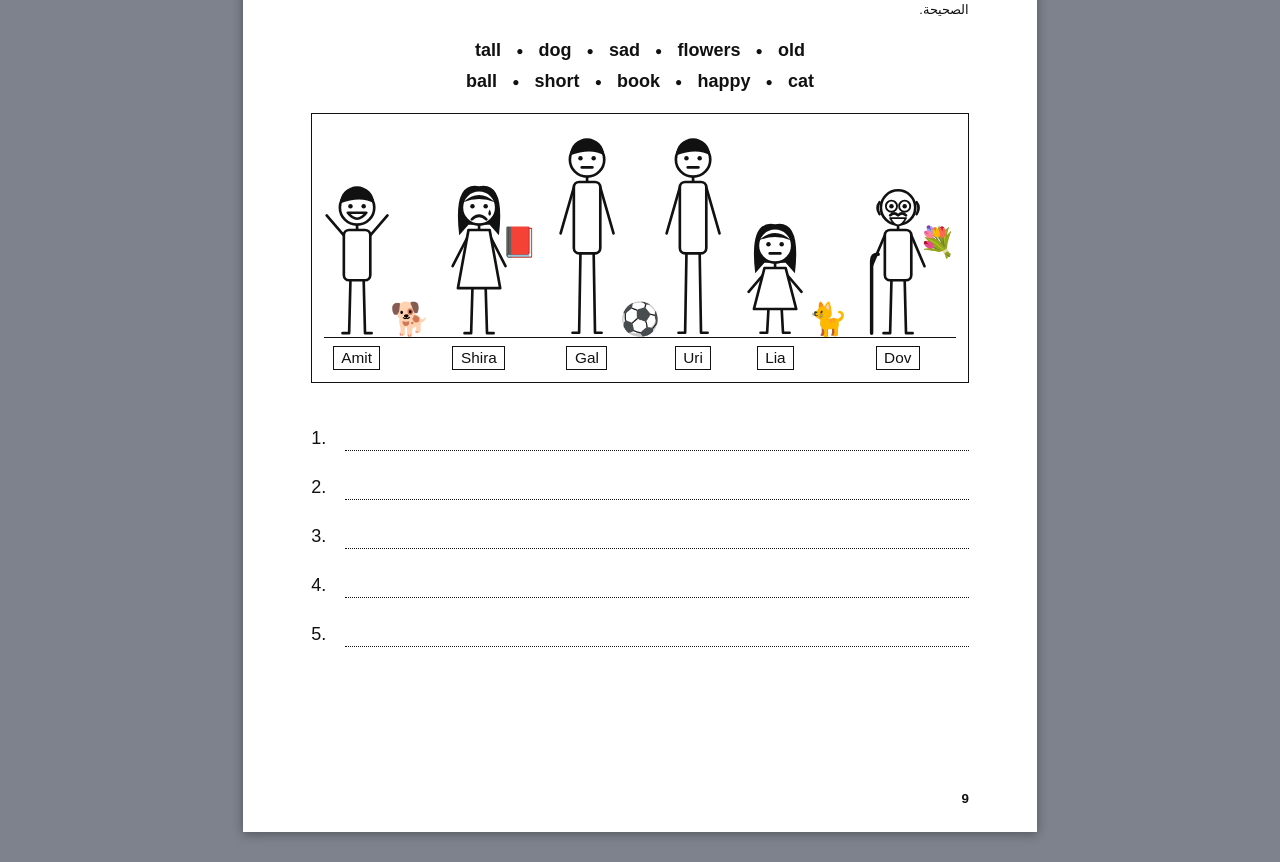
==== commit e91b8548: "Rebuild the mock against the scan of the practice copy The first version was laid out from prd.md §4" ====
--- a/mock.html
+++ b/mock.html
@@ -6,9 +6,11 @@
   <meta name="robots" content="noindex, nofollow">
   <title>Unit 1 Test</title>
   <!--
-    The mock (PRD §6.4): the practice copy's five sections and point weights, all content new.
-    Three views, each printed on its own: the test (5 pages, A4), the answer key, a page for the coach.
+    The mock (PRD §6.4): the practice copy's sections, tasks and points, with all content new.
+    Three views, each printed on its own: the test (9 pages, A4), the answer key, two pages for the coach.
     Everything on the pages comes from CONTENT.mock in content.js; this file only lays it out.
+    The layout follows the scan of the practice copy: one section to a page, the task line on the left with its
+    points, the Hebrew and Arabic instruction on the right.
     Open with ?view=test | key | coach.
   -->
   <style>
@@ -29,8 +31,8 @@
     main { display: none; }
     body.v-test #test, body.v-key #key, body.v-coach #coach { display: block; }
 
-    .page { width: 210mm; min-height: 297mm; margin: 8mm auto; padding: 11mm 15mm 12mm; background: #fff; box-shadow: 0 2px 10px rgba(0, 0, 0, .35); position: relative; font-size: 13pt; line-height: 1.4; }
-    .foot { position: absolute; bottom: 5mm; left: 15mm; right: 15mm; display: flex; justify-content: space-between; font-size: 9pt; color: #444; }
+    .page { width: 210mm; min-height: 297mm; margin: 8mm auto; padding: 13mm 18mm 13mm; background: #fff; box-shadow: 0 2px 10px rgba(0, 0, 0, .35); position: relative; font-size: 13.5pt; line-height: 1.4; }
+    .foot { position: absolute; bottom: 6mm; right: 18mm; font-size: 10pt; font-weight: 700; }
 
     @page { size: A4; margin: 0; }
     @media print {
@@ -41,106 +43,131 @@
       .page:last-child { break-after: auto; }
     }
 
-    /* the test */
-    .head { display: flex; justify-content: space-between; align-items: flex-end; gap: 10mm; border-bottom: 2.5px solid #111; padding-bottom: 5px; margin-bottom: 9px; }
-    .head h1 { font-size: 21pt; margin: 0; }
-    .head .who { display: flex; gap: 8mm; font-size: 12pt; }
-    .head .who span { display: inline-block; border-bottom: 1.2px solid #111; }
-    .sec { display: flex; justify-content: space-between; align-items: baseline; border-top: 2.5px solid #111; border-bottom: 1.2px solid #111; padding: 3px 2px; margin: 0 0 7px; font-weight: 700; font-size: 14.5pt; }
-    .sec small { font-size: 10pt; font-weight: 400; }
-    .sec + .ins { margin-top: 0; }
-    .ins { margin: 11px 0 7px; }
-    .ins .l1 { display: flex; justify-content: space-between; gap: 8px; align-items: baseline; font-weight: 700; }
-    .ins .pts { font-weight: 400; font-size: 11pt; white-space: nowrap; }
-    .ins .tr { direction: rtl; text-align: right; font-size: 10pt; line-height: 1.35; color: #222; margin-top: 1px; }
-    .ins .tr span { display: inline-block; margin-inline-end: 12px; }
-    .sub { font-weight: 700; margin: 9px 0 4px; display: flex; justify-content: space-between; gap: 8px; align-items: baseline; }
-    .sub .pts { font-weight: 400; font-size: 11pt; white-space: nowrap; }
-    .sub .tr, .wlines .tr, .tr.inl { font-weight: 400; font-size: 10pt; color: #222; }
+    /* ---- the test ---- */
+    .top { display: flex; align-items: flex-end; gap: 8mm; margin-bottom: 9mm; }
+    .top .tab { font-weight: 900; font-size: 26pt; line-height: 1; padding: 5mm 7mm 3mm 3mm; border: 2px solid #111; border-bottom: 0; border-radius: 8px 8px 0 0; white-space: nowrap; }
+    .top .who { flex: 1; display: flex; justify-content: flex-end; gap: 7mm; font-size: 13pt; border-bottom: 5px solid #111; padding-bottom: 3mm; }
+    .top .who i { display: inline-block; border-bottom: 1.5px dotted #111; }
+    .mini { position: absolute; top: 9mm; right: 18mm; border: 1.5px solid #111; border-radius: 4px; padding: 2mm 5mm; font-weight: 700; font-size: 11pt; }
+    .page.more { padding-top: 26mm; }
+
+    h2.sec { font-size: 18pt; font-weight: 900; margin: 0 0 5mm; letter-spacing: .2px; }
+    h2.sec small { font-size: 11.5pt; font-weight: 700; }
+    .task { display: flex; justify-content: space-between; align-items: flex-start; gap: 8mm; margin: 8mm 0 5mm; }
+    h2.sec + .task { margin-top: 0; }
+    .task .en { font-size: 14.5pt; }
+    .task .en b.n { font-weight: 900; margin-inline-end: 3.5mm; }
+    .task .en small { font-size: 10pt; font-weight: 700; white-space: nowrap; }
+    .task .tr { font-size: 9.5pt; line-height: 1.4; text-align: right; max-width: 82mm; color: #111; }
+    .ind { margin-inline-start: 9mm; }
 
     ol.q { list-style: none; margin: 0; padding: 0; counter-reset: q; }
-    ol.q > li { counter-increment: q; display: flex; gap: 6px; margin: 0 0 8px; align-items: baseline; }
-    ol.q > li::before { content: counter(q) "."; min-width: 1.5em; }
-    ol.q.abc > li::before { content: counter(q, lower-alpha) "."; }
-    ol.q.loose > li { margin-bottom: 11px; }
-    .blank { display: inline-block; min-width: 27mm; border-bottom: 1.3px solid #111; height: 1.05em; margin: 0 4px; vertical-align: baseline; }
+    ol.q > li { counter-increment: q; display: flex; gap: 2mm; margin: 0 0 3.2mm; align-items: baseline; }
+    ol.q > li::before { content: counter(q) "."; min-width: 7mm; }
+    .blank { display: inline-block; min-width: 30mm; border-bottom: 1.3px dotted #111; height: 1.05em; margin: 0 1.5mm; vertical-align: baseline; }
     .blank.wide { min-width: 40mm; }
-    .opts { display: inline-flex; flex-wrap: wrap; gap: 2px 9mm; }
-    .opts.pair { gap: 0 3mm; font-weight: 700; }
-    .right { margin-inline-start: auto; white-space: nowrap; }
-    .tl { list-style: none; margin: 0; padding: 0 0 0 2em; }
-    .tl li { display: flex; gap: 9px; align-items: center; margin: 0 0 5px; }
-    .grow { flex: 1; }
-    .stack { display: flex; flex-direction: column; gap: 3px; }
-
-    .pics { display: grid; grid-template-columns: repeat(5, 1fr); gap: 4mm; margin: 5px 0 2px; }
-    .pic { border: 1.5px solid #111; border-radius: 6px; height: 27mm; display: flex; align-items: center; justify-content: center; font-size: 25pt; white-space: nowrap; }
-    .pic.cake { gap: 5px; }
-    .pic.cake b { font: 700 20pt Arial, sans-serif; }
-    .numbox { width: 12mm; height: 11mm; border: 1.5px solid #111; margin: 4px auto 0; }
-    .ticks { display: flex; gap: 9mm; }
-    .tick { text-align: center; font-size: 22pt; line-height: 1.2; }
-    .box { display: inline-block; width: 6mm; height: 6mm; border: 1.5px solid #111; vertical-align: middle; flex: none; }
-    .tick .box { display: block; margin: 3px auto 0; }
-
-    .match { display: flex; justify-content: space-between; gap: 20mm; padding: 0 6mm; }
-    .match ol { flex: 1; }
-    .match ol.q > li { margin-bottom: 7px; }
-    .match .he { direction: rtl; font-size: 14pt; }
-    .match .he li { display: flex; gap: 8px; align-items: center; margin: 0 0 4.5px; list-style: none; }
-    .match ul { list-style: none; margin: 0; padding: 0; flex: 1; }
-    .sq { display: inline-block; width: 9mm; height: 7.5mm; border: 1.5px solid #111; flex: none; }
-
-    .bank { border: 1.5px solid #111; border-radius: 6px; padding: 6px 12px; display: flex; flex-wrap: wrap; gap: 4px 11mm; justify-content: center; font-weight: 700; margin: 6px 0 10px; }
-
-    .halves { display: flex; gap: 12mm; }
-    .halves > div { flex: 1; }
-    .halves h4 { margin: 0 0 5px; font-size: 13pt; text-align: center; border-bottom: 1.2px solid #111; }
-    .halves ol.q > li { align-items: center; margin-bottom: 9px; }
-
-    .passage { border: 1.5px solid #111; border-radius: 4px; padding: 8px 16px 4px; font-size: 14pt; line-height: 1.62; margin: 6px 0 8px; }
-    .passage h3 { margin: 0 0 3px; text-align: center; font-size: 15pt; }
-    .passage p { margin: 0 0 6px; }
-
-    /* two rows: the picture row stands on one ground line, the names sit under it */
-    .scene { border: 1.5px solid #111; border-radius: 6px; padding: 6mm 4mm 3mm; margin: 6px 0 8px; display: grid; grid-template-rows: auto auto; grid-auto-flow: column; grid-auto-columns: auto; }
+    .bankline { font-weight: 700; margin: 0 0 5mm; padding-inline-start: 9mm; display: flex; flex-wrap: wrap; gap: 1mm 4mm; align-items: center; }
+    .bankline.mid { justify-content: center; padding: 0; }
+    .bankline i { font-style: normal; font-size: 9pt; }
+    .bankline.tight { margin-bottom: 1.5mm; }
+
+    /* Listening 1: six pictures, a letter and a box for the number in the corner */
+    .lpics { display: grid; grid-template-columns: 62mm 62mm; gap: 9mm 15mm; justify-content: center; margin-top: 9mm; }
+    .lp { position: relative; border: 1.5px solid #111; height: 55mm; display: flex; align-items: center; justify-content: center; font-size: 38pt; white-space: nowrap; gap: 3mm; }
+    .lp b.d { font: 700 30pt Arial, sans-serif; }
+    .tag { position: absolute; top: -1.5px; left: -1.5px; display: flex; font: 700 11pt Arial, sans-serif; }
+    .tag b { background: #111; color: #fff; width: 7.5mm; height: 7.5mm; display: flex; align-items: center; justify-content: center; }
+    .tag i { width: 8.5mm; height: 7.5mm; border: 1.5px solid #111; border-inline-start: 0; background: #fff; }
+    @media print { .tag b { -webkit-print-color-adjust: exact; print-color-adjust: exact; } }
+
+    /* a sentence to complete, with its endings underneath */
+    .mc { margin: 0 0 3.5mm; }
+    .mc .stem { display: flex; gap: 2mm; }
+    .mc .stem .qn { min-width: 7mm; }
+    .mc ol { list-style: none; margin: 1mm 0 0; padding: 0 0 0 9mm; }
+    .mc.flat ol { padding-left: 0; }
+    .mc li { display: flex; gap: 3mm; margin: 0 0 1.2mm; }
+    .mc li .l { min-width: 6mm; }
+
+    .tpics { display: flex; gap: 3mm; margin-top: 3mm; }
+    .tp { position: relative; flex: 1; border: 1.5px solid #111; height: 27mm; display: flex; align-items: center; justify-content: center; font-size: 22pt; white-space: nowrap; }
+    .yn { border-collapse: collapse; margin-inline-start: 9mm; }
+    .yn th { font-weight: 400; padding: 0 5mm 1mm; }
+    .yn td { padding: 2.2mm 0; }
+    .yn td.s { padding-inline-end: 14mm; }
+    .yn td.c { text-align: center; width: 17mm; }
+    .yn td.c + td.c, .yn th + th + th { border-inline-start: 1.5px solid #111; }
+    .yn td.c i { display: inline-block; width: 7mm; border-bottom: 1.3px solid #111; height: 1em; }
+
+    /* Vocabulary 1 and Reading 1: two columns, A and B */
+    .ab { display: flex; gap: 14mm; margin-inline-start: 9mm; }
+    .ab h4 { margin: 0 0 3mm; font-size: 12.5pt; }
+    .ab .a h4 { padding-inline-start: 9mm; }
+    .ab .b h4 { padding-inline-start: 21mm; }
+    .ab .a li, .ab .b li { height: 9.2mm; margin: 0; align-items: center; }
+    .ab .b ol { list-style: none; margin: 0; padding: 0; }
+    .ab .b li { display: flex; gap: 3mm; align-items: center; }
+    .ab .b li i { display: inline-block; width: 10mm; border-bottom: 1.3px solid #111; height: 7mm; }
+    .ab .b li .l { min-width: 6mm; }
+    .ab .b li .w { direction: rtl; unicode-bidi: isolate; font-size: 12pt; }
+
+    .halves { display: grid; grid-template-columns: 9mm 82mm 1fr 14mm 56mm; row-gap: 12mm; align-items: center; margin-top: 4mm; }
+    .halves .hd { font-weight: 700; font-size: 12.5pt; }
+    .halves .bx { border: 1.5px solid #111; border-radius: 9px; padding: 0 4mm; height: 23mm; display: flex; align-items: center; }
+    .halves .ln { display: flex; align-items: center; gap: 2mm; }
+    .halves .ln i { display: inline-block; width: 6mm; border-bottom: 1.3px dotted #111; height: 1em; }
+
+    .passage { border: 1.5px solid #111; padding: 4mm 6mm 2mm; font-size: 13.5pt; line-height: 1.5; margin: 0 0 2mm; }
+    .passage p { margin: 0 0 2.5mm; }
+    .w2 { list-style: none; margin: 0 0 0 9mm; padding: 0; counter-reset: q; }
+    .w2 li { counter-increment: q; display: flex; gap: 2mm; align-items: flex-end; height: 10mm; }
+    .w2 li::before { content: counter(q) "."; }
+    .w2 li i { width: 60mm; border-bottom: 1.3px dotted #111; }
+    .tf li { justify-content: flex-start; }
+    .tf li .s { flex: 0 0 112mm; }
+    .tf li b { white-space: nowrap; }
+    .t2 { list-style: none; margin: 1mm 0 0 9mm; padding: 0; counter-reset: q; }
+    .t2 li { counter-increment: q; display: flex; gap: 3mm; align-items: baseline; margin: 0 0 1.6mm; }
+    .t2 li i { display: inline-block; width: 8mm; border-bottom: 1.3px solid #111; height: 1em; }
+    .t2 li span::before { content: counter(q) ".\00a0\00a0"; }
+
+    /* Writing: the bank above the picture, the people on one ground line, each with a name label */
+    .scene { border: 1.5px solid #111; padding: 6mm 3mm 3mm; margin: 2mm 0 5mm; display: grid; grid-template-rows: auto auto; grid-auto-flow: column; }
     .scene .up { display: flex; align-items: flex-end; justify-content: center; border-bottom: 1.5px solid #111; }
     .scene .up svg { display: block; }
-    .scene .up.gap { min-width: 5mm; }   /* the space between two children takes what is left, so a thing stays by its owner */
-    .scene .dn { text-align: center; font-weight: 700; font-size: 13pt; padding-top: 3px; }
-    .scene .obj { font-size: 30pt; line-height: 1.05; }
-    .scene .obj.held { padding-bottom: 29mm; margin-inline-start: -4mm; font-size: 24pt; }
+    .scene .up.gap { min-width: 3mm; }   /* the space between two figures takes what is left, so a thing stays by its owner */
+    .scene .dn { text-align: center; padding-top: 2mm; }
+    .scene .dn span { display: inline-block; border: 1.2px solid #111; padding: 0 2mm; font-size: 11.5pt; background: #fff; }
+    .scene .obj { font-size: 24pt; line-height: 1.05; }
+    .scene .obj.held { padding-bottom: 21mm; margin-inline-start: -3mm; font-size: 22pt; }
     .wlines { list-style: none; margin: 0; padding: 0; counter-reset: w; }
-    .wlines li { counter-increment: w; display: flex; align-items: flex-end; gap: 8px; height: 13.5mm; }
-    .wlines li::before { content: counter(w) "."; min-width: 1.5em; }
-    .wlines li::after { content: ""; flex: 1; border-bottom: 1.3px solid #111; }
-    .wlines li.gap { height: auto; display: block; font-weight: 700; margin-top: 9px; counter-increment: none; }
-    .wlines li.gap::before, .wlines li.gap::after { content: none; }
-
-    /* the key and the coach's page */
+    .wlines li { counter-increment: w; display: flex; align-items: flex-end; gap: 3mm; height: 13mm; }
+    .wlines li::before { content: counter(w) "."; min-width: 6mm; }
+    .wlines li::after { content: ""; flex: 1; border-bottom: 1.3px dotted #111; }
+
+    /* ---- the key and the coach's pages ---- */
     .key h2, .coach h2 { font-size: 13pt; margin: 9px 0 3px; border-bottom: 1.2px solid #111; padding-bottom: 2px; }
     .key .title, .coach .title { font-size: 19pt; margin: 0 0 2px; }
-    .key { font-size: 11.5pt; line-height: 1.35; }
-    .key .row { display: flex; flex-wrap: wrap; gap: 3px 9mm; margin: 2px 0; }
-    .key .row b { font-weight: 700; }
+    .key { font-size: 11.5pt; line-height: 1.4; }
+    .key .row { display: flex; flex-wrap: wrap; gap: 2px 8mm; margin: 2px 0; }
     .key .n { display: inline-block; min-width: 1.4em; color: #333; }
+    .key .row > .long { flex: 1; }
     .key .he { direction: rtl; unicode-bidi: isolate; }
-    .key .kpics { display: flex; gap: 5mm; margin: 4px 0; }
-    .key .kpics div { border: 1.2px solid #111; border-radius: 5px; padding: 2px 7px; text-align: center; font-size: 15pt; }
-    .key .kpics div b { display: block; font: 700 13pt Arial, sans-serif; }
+    .key .kpics { display: flex; gap: 4mm; margin: 4px 0; }
+    .key .kpics div { border: 1.2px solid #111; padding: 2px 7px; text-align: center; font-size: 14pt; white-space: nowrap; }
+    .key .kpics div b { display: block; font: 700 12.5pt Arial, sans-serif; }
     .key .kpics div i { font: 700 12pt Arial, sans-serif; }
     .key .checks { direction: rtl; text-align: right; margin: 5px 0 0; padding-inline-start: 22px; font-size: 12pt; line-height: 1.6; }
-        .coach { direction: rtl; font-family: -apple-system, "Rubik", Arial, "Liberation Sans", sans-serif; font-size: 12pt; line-height: 1.55; }
+    .key .checks .en, .coach .en { direction: ltr; unicode-bidi: isolate; white-space: nowrap; font-family: Arial, sans-serif; }
+    .coach { direction: rtl; font-family: -apple-system, "Rubik", Arial, "Liberation Sans", sans-serif; font-size: 12pt; line-height: 1.55; }
     .coach ol, .coach ul { margin: 4px 0; padding-inline-start: 22px; }
     .coach li { margin-bottom: 3px; }
-    .coach .en { direction: ltr; unicode-bidi: isolate; font-family: Arial, sans-serif; }
-    .coach .script { direction: ltr; text-align: left; font-family: Arial, sans-serif; font-size: 12.5pt; line-height: 1.6; border: 1.2px solid #111; border-radius: 5px; padding: 6px 12px; margin: 4px 0; }
+    .coach .script { direction: ltr; text-align: left; font-family: Arial, sans-serif; font-size: 12.5pt; line-height: 1.55; border: 1.2px solid #111; border-radius: 5px; padding: 6px 12px; margin: 4px 0; }
     .coach .script b { display: inline-block; min-width: 4.2em; }
     .coach table { border-collapse: collapse; width: 100%; margin-top: 4px; font-size: 11.5pt; }
-    .coach th, .coach td { border: 1.2px solid #111; padding: 3px 8px; text-align: right; }
+    .coach th, .coach td { border: 1.2px solid #111; padding: 6px 8px; text-align: right; }
     .coach td.num, .coach th.num { text-align: center; width: 22mm; }
     .coach td:first-child { white-space: nowrap; }
-    .coach td { padding: 6px 8px; }
     .coach .note { font-size: 11pt; color: #222; }
   </style>
 </head>
@@ -150,8 +177,8 @@
     <button data-view="key">מפתח תשובות</button>
     <button data-view="coach">דף למאמן</button>
     <span class="sep"></span>
-    <button data-play="a">🔊 האזנה א</button>
-    <button data-play="b">🔊 האזנה ב</button>
+    <button data-play="a">🔊 האזנה 1</button>
+    <button data-play="b">🔊 האזנה 2</button>
     <button data-play="stop">■</button>
     <span class="sep"></span>
     <button id="print">הדפסה</button>
@@ -166,235 +193,265 @@
   <script>
   (function () {
     'use strict';
-    const C = window.CONTENT, M = C.mock;
-    const WORDS = Object.fromEntries(C.words.map(w => [w.id, w]));
+    const M = window.CONTENT.mock;
     const esc = s => String(s).replace(/[&<>"]/g, c => ({ '&': '&amp;', '<': '&lt;', '>': '&gt;', '"': '&quot;' }[c]));
     const abc = i => 'abcdefghij'[i];
     const sum = a => a.reduce((x, y) => x + y, 0);
     const blank = (t, wide) => esc(t).replace('___', `<span class="blank${wide ? ' wide' : ''}"></span>`);
     const emo = s => `<span class="emo">${s}</span>`;
     // a picture string: emoji, and a number where the picture has one (the cake)
-    const picHtml = s => { const m = /^(\S+) (\d+)$/.exec(s); return m ? `<div class="pic cake">${emo(m[1])}<b>${m[2]}</b></div>` : `<div class="pic">${emo(s)}</div>`; };
+    const picParts = s => { const m = /^(\S+) (\d+)$/.exec(s); return m ? { e: m[1], d: m[2] } : { e: s }; };
+
+    const L = M.listening, V = M.vocab, G = M.grammar, R = M.reading, W = M.writing, ST = R.story;
+    const DQ = L.dialogue.questions, spoken = L.pics.items.filter(it => it.say);
+    const ofType = (qs, ...ts) => qs.filter(q => ts.includes(q.type));
 
     // ---------- points (the weights are content settings) ----------
-    const L = M.listening, V = M.vocab, G = M.grammar, R = M.reading, W = M.writing, ST = R.story;
     const P = {
-      lA: L.pics.pts * L.pics.items.length, lB: L.dialogue.pts * L.dialogue.questions.length,
-      vA: V.match.pts * V.match.items.length, vB: V.bank.pts * V.bank.items.length,
-      gA: G.be.pts * G.be.items.length, gB: G.circle.pts * G.circle.items.length, gC: G.have.pts * G.have.items.length,
-      rA: R.halves.pts * R.halves.items.length, rB: sum(ST.questions.map(q => q.pts)),
+      l1: L.pics.pts * spoken.length, l2: sum(DQ.map(q => q.pts)),
+      v1: V.match.pts * V.match.items.length, v2: V.bank.pts * V.bank.items.length,
+      g1: G.be.pts * G.be.items.length, g2: G.circle.pts * G.circle.items.length, g3: G.have.pts * G.have.items.length,
+      r1: R.halves.pts * R.halves.items.length, r2: sum(ST.questions.map(q => q.pts)),
       w: W.pts * (W.be + W.have),
     };
-    const SEC = { l: P.lA + P.lB, v: P.vA + P.vB, g: P.gA + P.gB + P.gC, r: P.rA + P.rB, w: P.w };
+    const SEC = { l: P.l1 + P.l2, v: P.v1 + P.v2, g: P.g1 + P.g2 + P.g3, r: P.r1 + P.r2, w: P.w };
     const TOTAL = sum(Object.values(SEC));
 
     // ---------- small builders ----------
-    // an instruction in the test's three languages, with the points on the right
-    const ins = (en, he, ar, pts) => `<div class="ins"><div class="l1"><span>${en}</span>${pts ? `<span class="pts">(${pts} points)</span>` : ''}</div><div class="tr"><span lang="he">${he}</span><span lang="ar">${ar}</span></div></div>`;
-    const sec = (n, en, he, ar, pts) => `<div class="sec"><span>${n}. ${en} <small>· ${he} · ${ar}</small></span>${pts ? `<span>${pts} points</span>` : ''}</div>`;
-    const page = (n, of, inner, cls) => `<section class="page ${cls || ''}">${inner}<div class="foot"><span>${esc(M.title)}</span><span>${n} / ${of}</span></div></section>`;
-    const sub = (en, he, pts) => `<div class="sub"><span>${en} <span class="tr" dir="rtl">${he}</span></span><span class="pts">(${pts} points)</span></div>`;
-
-    // a child for the writing picture: line art, so it prints the same on any printer.
+    const x = (n, p) => `${n} x ${p} point${p === 1 ? '' : 's'}`;
+    const secH = (en, pts) => `<h2 class="sec">${en} <small>(${pts} points)</small></h2>`;
+    // a task line: its number, the English instruction and the points on the left; Hebrew and Arabic on the right
+    const task = (n, en, pts, he, ar) => `<div class="task"><div class="en">${n ? `<b class="n">${n}</b>` : ''}${en}${pts ? ` <small>(${pts})</small>` : ''}</div><div class="tr" dir="rtl"><div lang="he">${he}</div><div lang="ar">${ar}</div></div></div>`;
+    const page = (n, inner) => `<section class="page${n > 1 ? ' more' : ''}">${n > 1 ? `<div class="mini">${esc(M.title)}</div>` : ''}${inner}<div class="foot">${n}</div></section>`;
+    const bank = (words, cls) => `<div class="bankline ${cls || ''}">${words.map(esc).join('<i>●</i>').replace(/(<i>●<\/i>)/g, ' $1 ')}</div>`;
+    // a sentence to complete: the stem, then its endings a to d, one to a line
+    const mc = (q, n, cls) => `<div class="mc ${cls || ''}"><div class="stem">${n ? `<span class="qn">${n}.</span>` : ''}<span>${esc(q.en.includes('...') ? q.en + '.' : q.en + ' ... .')}</span></div><ol>${q.choices.map((c, j) => `<li><span class="l">${abc(j)}.</span><span>${esc(c.en)}</span></li>`).join('')}</ol></div>`;
+    const mcKey = q => { const j = q.choices.findIndex(c => c.ok); return `${abc(j)}. ${esc(q.choices[j].en)}`; };
+
+    // a figure for the writing picture: line art, so it prints the same on any printer.
     // The body and the legs carry the height; the head stays one size.
-    function kidSvg(g, mood, size) {
+    function kidSvg(g, mood, size, look) {
       const T = { tall: 54, mid: 38, short: 25 }[size], Lg = { tall: 60, mid: 40, short: 24 }[size];
       const cx = 25, r = 13, hy = r + 4, sh = hy + r + 4, hip = sh + T, hem = g === 'f' ? hip + 6 : hip, foot = hip + Lg, H = foot + 3;
       const st = 'fill="none" stroke="#111" stroke-width="2" stroke-linecap="round" stroke-linejoin="round"';
+      const stw = st.replace('fill="none"', 'fill="#fff"'), old = look === 'old';
       const hair = g === 'f'
         ? `<path d="M${cx - r - 2} ${hy + r + 8} Q${cx - r - 7} ${hy - r - 7} ${cx} ${hy - r - 3} Q${cx + r + 7} ${hy - r - 7} ${cx + r + 2} ${hy + r + 8} L${cx + r - 5} ${hy + r} L${cx - r + 5} ${hy + r}Z" fill="#111"/>` : '';
       const fringe = g === 'f'
         ? `<path d="M${cx - r + 1} ${hy - 4} Q${cx} ${hy - r - 2} ${cx + r - 1} ${hy - 4} Q${cx} ${hy - 9} ${cx - r + 1} ${hy - 4}Z" fill="#111"/>`
-        : `<path d="M${cx - r} ${hy - 3} A${r} ${r} 0 0 1 ${cx + r} ${hy - 3} Q${cx + 3} ${hy - 9} ${cx - r} ${hy - 3}Z" fill="#111"/>`;
-      const eyes = `<circle cx="${cx - 5}" cy="${hy - 1}" r="1.7" fill="#111"/><circle cx="${cx + 5}" cy="${hy - 1}" r="1.7" fill="#111"/>`;
-      const mouth = mood === 'happy' ? `<path d="M${cx - 7} ${hy + 4} Q${cx} ${hy + 13} ${cx + 7} ${hy + 4}Z" fill="#fff" ${st.replace('fill="none"', '')}/>`
+        : old ? `<path d="M${cx - r - 1} ${hy - 4} q-3 4 0 9M${cx + r + 1} ${hy - 4} q3 4 0 9" ${st}/>`
+          : `<path d="M${cx - r} ${hy - 3} A${r} ${r} 0 0 1 ${cx + r} ${hy - 3} Q${cx + 3} ${hy - 9} ${cx - r} ${hy - 3}Z" fill="#111"/>`;
+      const eyes = `<circle cx="${cx - 5}" cy="${hy - 1}" r="1.7" fill="#111"/><circle cx="${cx + 5}" cy="${hy - 1}" r="1.7" fill="#111"/>`
+        + (old ? `<circle cx="${cx - 5}" cy="${hy - 1}" r="4.2" ${st.replace('stroke-width="2"', 'stroke-width="1.4"')}/><circle cx="${cx + 5}" cy="${hy - 1}" r="4.2" ${st.replace('stroke-width="2"', 'stroke-width="1.4"')}/>` : '');
+      const mouth = mood === 'happy' ? `<path d="M${cx - 7} ${hy + 4} Q${cx} ${hy + 13} ${cx + 7} ${hy + 4}Z" ${stw}/>`
         : mood === 'sad' ? `<path d="M${cx - 5.5} ${hy + 9} Q${cx} ${hy + 3.5} ${cx + 5.5} ${hy + 9}" ${st}/><path d="M${cx + 8} ${hy + 1.5} q-2 3.8 0 4.8 q2 -1 0 -4.8Z" fill="#111"/>`
+        : old ? `<path d="M${cx - 6} ${hy + 6} q3 -3 6 0 q3 -3 6 0" ${st}/><path d="M${cx - 6} ${hy + 8} Q${cx} ${hy + 19} ${cx + 6} ${hy + 8}Z" ${stw.replace('stroke-width="2"', 'stroke-width="1.4"')}/>`
         : `<path d="M${cx - 4} ${hy + 6} L${cx + 4} ${hy + 6}" ${st}/>`;
       const body = g === 'f'
-        ? `<path d="M${cx - 8} ${sh} L${cx + 8} ${sh} L${cx + 16} ${hem} L${cx - 16} ${hem}Z" fill="#fff" ${st.replace('fill="none"', '')}/>`
-        : `<rect x="${cx - 10}" y="${sh}" width="20" height="${T}" rx="4" fill="#fff" ${st.replace('fill="none"', '')}/>`;
+        ? `<path d="M${cx - 8} ${sh} L${cx + 8} ${sh} L${cx + 16} ${hem} L${cx - 16} ${hem}Z" ${stw}/>`
+        : `<rect x="${cx - 10}" y="${sh}" width="20" height="${T}" rx="4" ${stw}/>`;
       const legs = `<path d="M${cx - 5} ${hem} L${cx - 6} ${foot} l-5 0M${cx + 5} ${hem} L${cx + 6} ${foot} l5 0" ${st}/>`;
-      const sx = g === 'f' ? 8 : 10;
+      const sx = g === 'f' ? 8 : 10, hand = sh + T * 0.72;
       const arms = mood === 'happy'
         ? `<path d="M${cx - sx} ${sh + 4} L${cx - 23} ${sh - 11}M${cx + sx} ${sh + 4} L${cx + 23} ${sh - 11}" ${st}/>`
-        : `<path d="M${cx - sx} ${sh + 4} L${cx - 20} ${sh + T * 0.72}M${cx + sx} ${sh + 4} L${cx + 20} ${sh + T * 0.72}" ${st}/>`;
+        : `<path d="M${cx - sx} ${sh + 4} L${cx - 20} ${hand}M${cx + sx} ${sh + 4} L${cx + 20} ${hand}" ${st}/>`;
+      const stick = old ? `<path d="M${cx - 20} ${foot} L${cx - 20} ${hand - 4} q0 -5 5 -5" ${st.replace('stroke-width="2"', 'stroke-width="2.6"')}/>` : '';
       const neck = `<path d="M${cx} ${hy + r} L${cx} ${sh}" ${st}/>`;
-      return `<svg xmlns="http://www.w3.org/2000/svg" viewBox="0 0 50 ${H}" width="${50 * 0.42}mm" height="${H * 0.42}mm" aria-hidden="true">${hair}${neck}${arms}${legs}${body}<circle cx="${cx}" cy="${hy}" r="${r}" fill="#fff" ${st.replace('fill="none"', '')}/>${fringe}${eyes}${mouth}</svg>`;
-    }
-    // one child or one thing is a column of the picture: what stands on the ground, and the name under it
-    const col = (up, dn, cls) => `<div class="up ${cls || ''}">${up}</div><div class="dn">${dn || ''}</div>`;
+      return `<svg xmlns="http://www.w3.org/2000/svg" viewBox="0 0 50 ${H}" width="${50 * 0.35}mm" height="${H * 0.35}mm" aria-hidden="true">${hair}${neck}${arms}${legs}${body}${stick}<circle cx="${cx}" cy="${hy}" r="${r}" ${stw}/>${fringe}${eyes}${mouth}</svg>`;
+    }
+    // one figure or one thing is a column of the picture: what stands on the ground, and the name label under it
+    const col = (up, dn, cls) => `<div class="up ${cls || ''}">${up}</div><div class="dn">${dn ? `<span>${dn}</span>` : ''}</div>`;
     function figHtml(f) {
-      const kid = i => col(kidSvg(f.g[i], f.mood, f.size), esc(f.who[i]));
-      const obj = col(`<span class="obj emo${f.has === 'book' ? ' held' : ''}">${f.e}</span>`);
+      const kid = i => col(kidSvg(f.g[i], f.mood, f.size, f.look), esc(f.who[i]));
+      const obj = col(`<span class="obj emo${f.has === 'book' || f.many ? ' held' : ''}">${f.e}</span>`);
       return kid(0) + obj + (f.who.length > 1 ? kid(1) : '');
     }
     const names = f => f.who.join(' and ');
     const beSentence = f => `${names(f)} ${f.who.length > 1 ? 'are' : 'is'} ${f.adj}.`;
-    const haveSentence = f => `${names(f)} ${f.who.length > 1 ? 'have' : 'has'} a ${f.has}.`;
-
-    // a reading or listening question, as printed
-    function qHtml(q, lab = abc) {
-      if (q.type === 'tf') return `<span class="grow">${esc(q.en)}</span><span class="right opts pair">True&nbsp; / &nbsp;False</span>`;
-      if (q.type === 'yn') return `<span class="grow">${esc(q.en)}</span><span class="right opts pair">Yes&nbsp; / &nbsp;No</span>`;
-      if (q.type === 'mc' || q.type === 'fact' || q.type === 'complete') {
-        const stem = q.type === 'complete' ? esc(q.en) + ' …' : esc(q.en);
-        return `<span class="stack grow"><span>${stem}</span><span class="opts">${q.choices.map((c, i) => `<span>${lab(i)}. ${esc(c.en)}</span>`).join('')}</span></span>`;
-      }
-      return esc(q.en);
-    }
-    const num = i => i + 1;
-    const qKey = (q, lab = abc) => q.type === 'tf' ? (q.ok ? 'True' : 'False') : q.type === 'yn' ? (q.ok ? 'Yes' : 'No')
-      : q.choices ? q.choices.map((c, i) => c.ok ? `${lab(i)}. ${esc(c.en)}` : '').filter(Boolean).join(' · ') : '';
-
-    // ---------- the test: five pages ----------
+    const haveSentence = f => `${names(f)} ${f.who.length > 1 ? 'have' : 'has'} ${f.many ? '' : 'a '}${f.has}.`;
+
+    // the tasks of the reading passage, in the printed order: neighbours of one kind (the true / false pair) are one task
+    function storyTasks() {
+      const out = [];
+      ST.questions.forEach(q => { const last = out[out.length - 1]; if (last && last.type === q.type && q.type === 'tf') last.qs.push(q); else out.push({ type: q.type, qs: [q] }); });
+      return out;
+    }
+
+    // ---------- the test: nine pages, broken where the practice copy breaks ----------
     function renderTest() {
-      const dq = L.dialogue.questions, plain = dq.filter(q => q.type !== 'tick2'), tick = dq.find(q => q.type === 'tick2');
+      const nPics = L.pics.items.length;
       const p1 = `
-        <div class="head"><h1>${esc(M.title)}</h1><div class="who"><span>Name: <span style="min-width:48mm">&nbsp;</span></span><span>Class: <span style="min-width:16mm">&nbsp;</span></span></div></div>
-        ${sec(1, 'Listening', 'האזנה', 'الاستماع', SEC.l)}
-        ${ins('A. Listen. Write the numbers 1–' + L.pics.items.length + ' under the pictures.', 'הקשיבו. כתבו את המספרים 1–' + L.pics.items.length + ' מתחת לתמונות.', 'استمعوا واكتبوا الأرقام 1–' + L.pics.items.length + ' تحت الصور.', P.lA)}
-        <div class="pics">${L.pics.order.map(n => `<div>${picHtml(L.pics.items[n - 1].pic)}<div class="numbox"></div></div>`).join('')}</div>
-        ${ins(`B. Listen to ${esc(L.dialogue.who.a)} and ${esc(L.dialogue.who.b)}. Circle the right answers.`, 'הקשיבו ליעל ולנועם. הקיפו את התשובות הנכונות.', 'استمعوا إلى ياعيل ونوعام. ضعوا دائرة حول الإجابات الصحيحة.', P.lB)}
-        <ol class="q loose">${plain.map(q => `<li>${qHtml(q)}</li>`).join('')}
-          <li><span class="stack grow"><span>${esc(tick.en)}</span><span class="tr inl" dir="rtl">סמנו ✓ מתחת לשתי התמונות הנכונות. · ضعوا إشارة ✓ تحت الصورتين الصحيحتين.</span><span class="ticks">${tick.choices.map(c => `<span class="tick">${emo(c.e)}<span class="box"></span></span>`).join('')}</span></span></li>
-        </ol>`;
-
+        <div class="top"><div class="tab">${esc(M.title)}</div><div class="who"><span>Name: <i style="width:52mm">&nbsp;</i></span><span>Grade: <i style="width:14mm">&nbsp;</i></span></div></div>
+        ${secH('Listening 1', P.l1)}
+        ${task('', 'Listen and number.', x(spoken.length, L.pics.pts),
+          'האזינו ומספרו את התמונות לפי הסדר שבו אתם שומעים עליהן.' + (nPics > spoken.length ? '<br>יש תמונה אחת מיותרת.' : ''),
+          'استمعوا ورقّموا الصور حسب الترتيب الذي تسمعون عنها.' + (nPics > spoken.length ? '<br>توجد صورة زائدة واحدة.' : ''))}
+        <div class="lpics">${L.pics.order.map((n, i) => { const p = picParts(L.pics.items[n - 1].pic); return `<div class="lp"><span class="tag"><b>${abc(i)}</b><i></i></span>${emo(p.e)}${p.d ? `<b class="d">${p.d}</b>` : ''}</div>`; }).join('')}</div>`;
+
+      const cs = ofType(DQ, 'complete'), tk = ofType(DQ, 'tick2')[0], yn = ofType(DQ, 'yn');
       const p2 = `
-        ${sec(2, 'Vocabulary', 'אוצר מילים', 'المفردات', SEC.v)}
-        ${ins('A. Match. Write the number of the English word next to the Hebrew word.', 'כתבו את מספר המילה באנגלית ליד המילה בעברית.', 'اكتبوا رقم الكلمة الإنجليزية بجانب الكلمة بالعبرية.', P.vA)}
-        <div class="match">
-          <ol class="q">${V.match.items.map(id => `<li>${esc(WORDS[id].en)}</li>`).join('')}</ol>
-          <ul class="he">${V.match.order.map(n => `<li><span class="sq"></span><span>${esc(WORDS[V.match.items[n - 1]].he)}</span></li>`).join('')}</ul>
+        ${secH('Listening 2', P.l2)}
+        ${task('', 'Listen.', '', L.dialogue.intro.he, L.dialogue.intro.ar)}
+        ${task(1, 'Circle the answers.', x(cs.length, cs[0].pts), 'הקיפו את התשובה הנכונה כדי להשלים כל משפט.', 'ضعوا دائرة حول الإجابة الصحيحة لإكمال كل جملة.')}
+        <div class="ind">${cs.map((q, i) => mc(q, i + 1)).join('')}</div>
+        ${task(2, 'Tick (✓) two pictures.', x(2, tk.pts / 2), tk.ins.he, tk.ins.ar)}
+        <div class="ind">${esc(tk.en)} ... .
+          <div class="tpics">${tk.choices.map((c, i) => `<div class="tp"><span class="tag"><b>${i + 1}</b><i></i></span>${emo(c.e)}</div>`).join('')}</div>
+        </div>`;
+      // the Yes / No task has a sheet to itself, as on the practice copy
+      const p2b = `
+        ${task(3, 'Tick (✓) <i>Yes</i> or <i>No</i>.', x(yn.length, yn[0].pts), 'סמנו ב-✓ Yes או No בהתאם לכל משפט.', 'ضعوا ✓ في Yes أو No بالنسبة لكل جملة.')}
+        <table class="yn"><tr><th></th><th>Yes</th><th>No</th></tr>${yn.map((q, i) => `<tr><td class="s">${i + 1}.&nbsp; ${esc(q.en)}</td><td class="c"><i></i></td><td class="c"><i></i></td></tr>`).join('')}</table>`;
+
+      const p3 = `
+        ${secH('Vocabulary', SEC.v)}
+        ${task(1, 'Match A to B.', x(V.match.items.length, V.match.pts), 'התאימו את המילים ב-A לתרגומים שלהן ב-B.', 'لائموا الكلمات في A لترجمتها في B.')}
+        <div class="ab">
+          <div class="a"><h4>A</h4><ol class="q">${V.match.items.map(it => `<li>${esc(it.en)}</li>`).join('')}</ol></div>
+          <div class="b"><h4>B</h4><ol>${V.match.order.map((n, i) => { const it = V.match.items[n - 1]; return `<li><i></i><span class="l">${abc(i)}.</span><span class="w">${esc(it.he)} / ${esc(it.ar)}</span></li>`; }).join('')}</ol></div>
         </div>
-        ${ins('B. Complete the sentences. Use the words in the box.', 'השלימו את המשפטים בעזרת המילים שבמסגרת.', 'أكملوا الجمل بالكلمات التي في الإطار.', P.vB)}
-        <div class="bank">${V.bank.order.map(n => `<span>${esc(V.bank.items[n - 1].a)}</span>`).join('')}</div>
-        <ol class="q loose">${V.bank.items.map(it => `<li><span>${blank(it.t, true)}</span></li>`).join('')}</ol>
-        ${sec(3, 'Grammar', 'דקדוק', 'القواعد', SEC.g)}
-        ${ins('A. Write <u>am</u>, <u>is</u> or <u>are</u>.', 'כתבו am, is או are.', 'اكتبوا am أو is أو are.', P.gA)}
-        <ol class="q loose">${G.be.items.map(it => `<li><span>${blank(it.t)}</span></li>`).join('')}</ol>`;
-
-      const p3 = `
-        ${sec(3, 'Grammar', 'דקדוק', 'القواعد')}
-        ${ins('B. Circle the right words.', 'הקיפו את המילים הנכונות.', 'ضعوا دائرة حول الكلمات الصحيحة.', P.gB)}
-        <ol class="q loose">${G.circle.items.map(it => `<li><span>${esc(it.t).replace('___', `<span class="opts pair">( ${esc(it.o[0])} &nbsp;/&nbsp; ${esc(it.o[1])} )</span>`)}</span></li>`).join('')}</ol>
-        ${ins('C. Write <u>have</u> or <u>has</u>.', 'כתבו have או has.', 'اكتبوا have أو has.', P.gC)}
-        <ol class="q loose">${G.have.items.map(it => `<li><span>${blank(it.t)}</span></li>`).join('')}</ol>
-        ${sec(4, 'Reading', 'הבנת הנקרא', 'فهم المقروء', SEC.r)}
-        ${ins('A. Match A to B. Write the letter in the box.', 'התאימו בין A ל-B. כתבו את האות במשבצת.', 'لائموا بين A و B. اكتبوا الحرف في المربع.', P.rA)}
+        ${task(2, 'Complete the sentences.', x(V.bank.items.length, V.bank.pts), 'השלימו את המשפטים עם המילים שלמטה.', 'أكملوا الجمل بالكلمات الواردة أدناه.')}
+        ${bank(V.bank.order.map(n => V.bank.items[n - 1].a), 'mid')}
+        <ol class="q ind">${V.bank.items.map(it => `<li><span>${blank(it.t, true)}</span></li>`).join('')}</ol>`;
+
+      const opts3 = it => esc(it.t).replace('___', it.o.map(esc).join(' / '));
+      const p4 = `
+        ${secH('Grammar', SEC.g)}
+        ${task(1, 'Complete the sentences.', x(G.be.items.length, G.be.pts), 'השלימו את המשפטים עם am, is או are.', 'أكملوا الجمل بـ am، is أو are.')}
+        ${bank(['am', 'is', 'are'])}
+        <ol class="q ind">${G.be.items.map(it => `<li><span>${blank(it.t)}</span></li>`).join('')}</ol>
+        ${task(2, 'Circle the answers.', x(G.circle.items.length, G.circle.pts), 'הקיפו את התשובה הנכונה כדי להשלים כל משפט.', 'ضعوا دائرة حول الإجابة الصحيحة لإكمال كل جملة.')}
+        <ol class="q ind">${G.circle.items.map(it => `<li><span>${opts3(it)}</span></li>`).join('')}</ol>
+        ${task(3, 'Complete the sentences.', x(G.have.items.length, G.have.pts), 'השלימו את המשפטים עם have או has.', 'أكملوا الجمل بـ have أو has.')}
+        ${bank(['have', 'has'])}
+        <ol class="q ind">${G.have.items.map(it => `<li><span>${blank(it.t)}</span></li>`).join('')}</ol>`;
+
+      const H = R.halves;
+      const p5 = `
+        ${secH('Reading 1', P.r1)}
+        ${task('', 'Match A to B.', x(H.items.length, H.pts), 'התאימו את A ל-B כדי לחבר משפטים.', 'لائموا A مع B لتأليف جمل.')}
         <div class="halves">
-          <div><h4>A</h4><ol class="q">${R.halves.items.map(it => `<li><span class="grow">${esc(it.a)}</span><span class="sq"></span></li>`).join('')}</ol></div>
-          <div><h4>B</h4><ol class="q abc">${R.halves.order.map(n => `<li><span>${esc(R.halves.items[n - 1].b)}</span></li>`).join('')}</ol></div>
+          <span></span><span class="hd" style="padding-inline-start:4mm">A</span><span></span><span></span><span class="hd" style="padding-inline-start:4mm">B</span>
+          ${H.items.map((it, i) => `<span>${i + 1}.</span><div class="bx">${esc(it.a)}</div><span></span><span class="ln"><i></i>${abc(i)}.</span><div class="bx">${esc(H.items[H.order[i] - 1].b)}</div>`).join('')}
         </div>`;
 
-      const by = t => ST.questions.filter(q => q.type === t);
-      const w2 = by('write2')[0], tfs = by('tf'), mcs = ST.questions.filter(q => q.type === 'complete' || q.type === 'fact'), t2 = by('tick2')[0];
-      const p4 = `
-        ${sec(4, 'Reading', 'הבנת הנקרא', 'فهم المقروء')}
-        ${ins('B. Read the text. Answer the questions.', 'קראו את הקטע וענו על השאלות.', 'اقرأوا النص وأجيبوا عن الأسئلة.', P.rB)}
-        <div class="passage"><h3>${esc(ST.title)}</h3>${ST.paras.map(p => `<p>${p.map(i => esc(ST.sentences[i].en)).join(' ')}</p>`).join('')}</div>
-        ${sub('1. ' + esc(w2.en), 'כתבו שני דברים.', w2.pts)}
-        <ol class="q abc loose"><li><span class="blank grow"></span></li><li><span class="blank grow"></span></li></ol>
-        ${sub('2. Circle True or False.', 'הקיפו True או False.', sum(tfs.map(q => q.pts)))}
-        <ol class="q abc">${tfs.map(q => `<li>${qHtml(q)}</li>`).join('')}</ol>
-        ${sub('3. Circle the right answer.', 'הקיפו את התשובה הנכונה.', sum(mcs.map(q => q.pts)))}
-        <ol class="q abc">${mcs.map(q => `<li>${qHtml(q, num)}</li>`).join('')}</ol>
-        ${sub('4. ' + esc(t2.en).replace('Tick', 'Tick (✓)'), 'סמנו ✓ ליד שני המשפטים הנכונים.', t2.pts)}
-        <ul class="tl">${t2.choices.map(c => `<li><span class="box"></span><span>${esc(c.en)}</span></li>`).join('')}</ul>`;
-
-      const p5 = `
-        ${sec(5, 'Writing', 'כתיבה', 'الكتابة', SEC.w)}
-        ${ins(`Look at the picture. Write ${W.be + W.have} sentences about the children. Use the words in the box.`, 'הסתכלו בתמונה. כתבו חמישה משפטים על הילדים. היעזרו במילים שבמסגרת.', 'انظروا إلى الصورة. اكتبوا خمس جمل عن الأولاد. استعينوا بالكلمات التي في الإطار.', P.w)}
+      // the passage and its first tasks on one sheet, the rest on the next, as the practice copy breaks them
+      const tasks = storyTasks();
+      const taskHtml = (t, n) => {
+        const q = t.qs[0];
+        if (t.type === 'write2') return task(n, 'Answer the question.', x(q.any || q.model.length, q.pts / (q.any || q.model.length)), 'ענו על השאלה.', 'أجيبوا عن السؤال.')
+          + `<div class="ind">${esc(q.en)}</div><ol class="w2">${'<li><i></i></li>'.repeat(q.any || q.model.length)}</ol>`;
+        if (t.type === 'tf') return task(n, 'Circle <i>true</i> or <i>false</i>.', x(t.qs.length, q.pts), 'קראו את המשפטים. הקיפו true (נכון) או false (לא נכון) לגבי כל משפט.', 'اقرأوا الجمل. ضعوا دائرة حول true (صحيح) أو false (غير صحيح) بالنسبة لكل جملة.')
+          + `<ol class="q ind tf">${t.qs.map(s => `<li><span class="s">${esc(s.en)}</span><b>true / false</b></li>`).join('')}</ol>`;
+        if (t.type === 'tick2') return task(n, 'Tick (✓) the two answers.', x(2, q.pts / 2), 'סמנו ✓ ליד שתי התשובות הנכונות.', 'ضعوا ✓ بجانب الإجابتين الصحيحتين.')
+          + `<div class="ind">${esc(q.en)}</div><ol class="t2">${q.choices.map(c => `<li><i></i><span>${esc(c.en)}</span></li>`).join('')}</ol>`;
+        return task(n, 'Circle the answer.', x(1, q.pts), 'הקיפו את התשובה הנכונה כדי להשלים את המשפט.', 'ضعوا دائرة حول الإجابة الصحيحة لإكمال الجملة.')
+          + `<div class="ind">${mc(q, 0, 'flat')}</div>`;
+      };
+      const cut = 2;
+      const p6 = `
+        ${secH('Reading 2', P.r2)}
+        ${task('', 'Read the text.', '', 'קראו את הקטע.', 'اقرأوا النص.')}
+        <div class="passage">${ST.paras.map(p => `<p>${p.map(i => esc(ST.sentences[i].en)).join(' ')}</p>`).join('')}</div>
+        ${tasks.slice(0, cut).map((t, i) => taskHtml(t, i + 1)).join('')}`;
+      const p7 = tasks.slice(cut).map((t, i) => taskHtml(t, cut + i + 1)).join('');
+
+      const heN = ['', 'משפט אחד', 'שני משפטים', 'שלושה משפטים', 'ארבעה משפטים', 'חמישה משפטים'], arN = ['', 'جملة واحدة', 'جملتين', 'ثلاث جمل', 'أربع جمل', 'خمس جمل'];
+      const p8 = `
+        ${secH('Writing', P.w)}
+        ${task('', 'Write sentences.', x(W.be + W.have, W.pts),
+          `כתבו ${heN[W.be + W.have]} על התמונה:<br>• כתבו ${heN[W.be]} עם הפועל is / are.<br>• כתבו ${heN[W.have]} עם הפועל have / has.<br>השתמשו בכללי דקדוק, בכתיב ובסימני פיסוק נכונים.`,
+          `اكتبوا ${arN[W.be + W.have]} عن الصورة:<br>• اكتبوا ${arN[W.be]} مع الفعل is / are.<br>• اكتبوا ${arN[W.have]} مع الفعل have / has.<br>استعملوا القواعد النحوية، الإملاء وعلامات الترقيم الصحيحة.`)}
+        ${bank(W.bank.slice(0, Math.ceil(W.bank.length / 2)), 'mid tight')}${bank(W.bank.slice(Math.ceil(W.bank.length / 2)), 'mid')}
         <div class="scene" style="grid-template-columns:${W.figs.map(f => `repeat(${f.who.length + 1}, max-content)`).join(' 1fr ')}">${W.figs.map(figHtml).join(col('', '', 'gap'))}</div>
-        <div class="bank">${W.bank.map(w => `<span>${esc(w)}</span>`).join('')}</div>
-        <ol class="wlines">
-          <li class="gap">Write ${W.be} sentences with <u>is</u> or <u>are</u>. <span class="tr" dir="rtl">שני משפטים עם is או are · جملتان مع is أو are</span></li>
-          ${'<li></li>'.repeat(W.be)}
-          <li class="gap">Write ${W.have} sentences with <u>have</u> or <u>has</u>. <span class="tr" dir="rtl">שלושה משפטים עם have או has · ثلاث جمل مع have أو has</span></li>
-          ${'<li></li>'.repeat(W.have)}
-        </ol>`;
-
-      const pages = [p1, p2, p3, p4, p5];
-      document.getElementById('test').innerHTML = pages.map((p, i) => page(i + 1, pages.length, p)).join('');
+        <ol class="wlines">${'<li></li>'.repeat(W.be + W.have)}</ol>`;
+
+      document.getElementById('test').innerHTML = [p1, p2, p2b, p3, p4, p5, p6, p7, p8].map((p, i) => page(i + 1, p)).join('');
     }
 
     // ---------- the key: what he checks his sheet against, with the coach beside him ----------
     function renderKey() {
-      const dq = L.dialogue.questions, plain = dq.filter(q => q.type !== 'tick2'), tick = dq.find(q => q.type === 'tick2');
-      const row = (items, lead) => `<div class="row">${lead ? `<b>${lead}</b>` : ''}${items.map((x, i) => `<span><span class="n">${i + 1}.</span> <b>${x}</b></span>`).join('')}</div>`;
-      const by = t => ST.questions.filter(q => q.type === t);
-      const w2 = by('write2')[0], tfs = by('tf'), mcs = ST.questions.filter(q => q.type === 'complete' || q.type === 'fact'), t2 = by('tick2')[0];
+      const row = (items, lead) => `<div class="row">${lead ? `<b>${lead}</b>` : ''}${items.map((v, i) => `<span><span class="n">${i + 1}.</span> <b>${v}</b></span>`).join('')}</div>`;
+      const cs = ofType(DQ, 'complete'), tk = ofType(DQ, 'tick2')[0], yn = ofType(DQ, 'yn');
+      const ticks = q => q.choices.map((c, i) => c.ok ? i + 1 : 0).filter(Boolean);
+      const tasks = storyTasks();
+      const storyKey = (t, n) => {
+        const q = t.qs[0];
+        if (t.type === 'write2') return `<div class="row"><b>${n}</b><span>${q.any && q.any < q.model.length ? `any ${q.any} of: ` : ''}<b>${q.model.map(esc).join('</b> · <b>')}</b></span></div>`;
+        if (t.type === 'tf') return row(t.qs.map(s => s.ok ? 'true' : 'false'), n);
+        if (t.type === 'tick2') return `<div class="row"><b>${n}</b><span class="long"><b>${ticks(q).join('</b> and <b>')}</b> &nbsp;${q.choices.filter(c => c.ok).map(c => esc(c.en)).join(' &nbsp;·&nbsp; ')}</span></div>`;
+        return `<div class="row"><b>${n}</b><span><b>${mcKey(q)}</b></span></div>`;
+      };
       const html = `
         <h1 class="title">${esc(M.title)} · Answers</h1>
         <div class="he" style="font-size:12pt">בודקים ביחד, משפט אחרי משפט.</div>
-        <h2>1. Listening</h2>
-        <div><b>A.</b> the pictures, left to right:</div>
-        <div class="kpics">${L.pics.order.map(n => `<div>${L.pics.items[n - 1].pic.replace(/^(\S+)( \d+)?$/, (m, e, d) => emo(e) + (d ? `<i>${d}</i>` : ''))}<b>${n}</b></div>`).join('')}</div>
-        ${row(plain.map(q => qKey(q)).concat([tick.choices.filter(c => c.ok).map(c => `${emo(c.e)} ${esc(c.en)}`).join(' + ')]), 'B.')}
-        <h2>2. Vocabulary</h2>
-        <div><b>A.</b> the Hebrew words, top to bottom:</div>
-        <div class="row">${V.match.order.map(n => `<span><b>${n}</b> <span class="he">${esc(WORDS[V.match.items[n - 1]].he)}</span></span>`).join('')}</div>
-        ${row(V.bank.items.map(it => esc(it.a)), 'B.')}
-        <h2>3. Grammar</h2>
-        ${row(G.be.items.map(it => esc(it.a)), 'A.')}
-        ${row(G.circle.items.map(it => esc(it.a)), 'B.')}
-        ${row(G.have.items.map(it => esc(it.a)), 'C.')}
-        <h2>4. Reading</h2>
-        <div><b>A.</b></div>
+        <h2>Listening 1</h2>
+        <div class="kpics">${L.pics.order.map((n, i) => { const it = L.pics.items[n - 1], p = picParts(it.pic); return `<div>${abc(i)} &nbsp;${emo(p.e)}${p.d ? `<i>${p.d}</i>` : ''}<b>${it.say ? n : '–'}</b></div>`; }).join('')}</div>
+        <h2>Listening 2</h2>
+        ${row(cs.map(mcKey), '1')}
+        <div class="row"><b>2</b><span>pictures <b>${ticks(tk).join('</b> and <b>')}</b> &nbsp;${tk.choices.filter(c => c.ok).map(c => emo(c.e)).join(' &nbsp;')}</span></div>
+        ${row(yn.map(q => q.ok ? 'Yes' : 'No'), '3')}
+        <h2>Vocabulary</h2>
+        <div class="row"><b>1</b>${V.match.order.map((n, i) => `<span>${abc(i)}. <b>${n}</b> <span class="he">${esc(V.match.items[n - 1].he)}</span></span>`).join('')}</div>
+        ${row(V.bank.items.map(it => esc(it.a)), '2')}
+        <h2>Grammar</h2>
+        ${row(G.be.items.map(it => esc(it.a)), '1')}
+        ${row(G.circle.items.map(it => esc(it.a)), '2')}
+        ${row(G.have.items.map(it => esc(it.a)), '3')}
+        <h2>Reading 1</h2>
         <div class="row">${R.halves.items.map((it, i) => `<span><span class="n">${i + 1}.</span> <b>${abc(R.halves.order.indexOf(i + 1))}</b> &nbsp;${esc(it.a)} ${esc(it.b)}</span>`).join('')}</div>
-        <div><b>B.</b></div>
-        <div class="row"><span><span class="n">1.</span> <b>${w2.model.map(esc).join('</b> &nbsp;·&nbsp; <b>')}</b></span></div>
-        <div class="row"><span><span class="n">2.</span> ${tfs.map((q, i) => `${abc(i)}. <b>${qKey(q)}</b>`).join(' &nbsp; ')}</span></div>
-        <div class="row"><span><span class="n">3.</span> ${mcs.map((q, i) => `${abc(i)}. <b>${qKey(q, num)}</b>`).join(' &nbsp; ')}</span></div>
-        <div class="row"><span><span class="n">4.</span> <b>${t2.choices.filter(c => c.ok).map(c => esc(c.en)).join('</b> &nbsp;·&nbsp; <b>')}</b></span></div>
-        <h2>5. Writing</h2>
+        <h2>Reading 2</h2>
+        ${tasks.map((t, i) => storyKey(t, i + 1)).join('')}
+        <h2>Writing</h2>
         <div><u>is</u> / <u>are</u> · any ${W.be}:</div>
         <div class="row">${W.figs.map(f => `<b>${esc(beSentence(f))}</b>`).join('')}</div>
         <div><u>have</u> / <u>has</u> · any ${W.have}:</div>
         <div class="row">${W.figs.map(f => `<b>${esc(haveSentence(f))}</b>`).join('')}</div>
         <ol class="checks">
           <li>השם ראשון, באות גדולה.</li>
-          <li>המילה הקטנה הנכונה: ילד אחד מקבל <span class="en">is</span> / <span class="en">has</span>, שני ילדים מקבלים <span class="en">are</span> / <span class="en">have</span>.</li>
-          <li>כל מילה מהמסגרת מועתקת בדיוק, ונקודה בסוף.</li>
+          <li>המילה הקטנה הנכונה: אחד מקבל <span class="en">is</span> / <span class="en">has</span>, שניים מקבלים <span class="en">are</span> / <span class="en">have</span>. לפני דבר אחד בא <span class="en">a</span>, כמו <span class="en">a dog</span>. לפני <span class="en">flowers</span> לא.</li>
+          <li>כל מילה מהרשימה מועתקת בדיוק, ונקודה בסוף.</li>
         </ol>`;
       document.getElementById('key').innerHTML = `<section class="page key">${html}</section>`;
     }
 
-    // ---------- the coach's page: how to run it, the listening text, the points ----------
+    // ---------- the coach's pages: how to run it and the listening text; the points ----------
     function renderCoach() {
       const nums = ['one', 'two', 'three', 'four', 'five', 'six'];
-      const tr = (name, how, pts) => `<tr><td>${name}</td><td>${how}</td><td class="num">${pts}</td><td class="num"></td></tr>`;
-      const by = t => ST.questions.filter(q => q.type === t);
+      const tr = (name, how, pts) => `<tr><td><span class="en">${name}</span></td><td>${how}</td><td class="num">${pts}</td><td class="num"></td></tr>`;
+      const cs = ofType(DQ, 'complete'), tk = ofType(DQ, 'tick2')[0], yn = ofType(DQ, 'yn');
+      const each = t => { const q = t.qs[0]; return t.type === 'write2' ? `${q.pts / (q.any || q.model.length)} לכל דבר` : t.type === 'tf' ? `${q.pts} לכל משפט` : t.type === 'tick2' ? `${q.pts / 2} לכל סימון נכון` : `${q.pts}`; };
       const html = `
         <h1 class="title">דף למאמן</h1>
-        <div class="note">מבחן לדוגמה במבנה של עותק התרגול: חמישה חלקים, ${TOTAL} נקודות. כל התוכן חדש: השמות, התמונה, הקטע והשיחה.</div>
+        <div class="note">מבחן לדוגמה במבנה של עותק התרגול: אותם חלקים, אותן משימות ואותו ניקוד, ${TOTAL} נקודות. כל התוכן חדש: השמות, התמונות, הקטע והשיחה.</div>
         <h2>איך מריצים</h2>
         <ol>
-          <li>מדפיסים את חמשת עמודי המבחן: הכפתור "המבחן" ואז "הדפסה", על דפי A4. המפתח והדף הזה מודפסים בנפרד, או נשארים על המסך.</li>
+          <li>מדפיסים את תשעת עמודי המבחן: הכפתור "המבחן" ואז "הדפסה", על דפי A4. המפתח והדף הזה מודפסים בנפרד, או נשארים על המסך.</li>
           <li>עט, שולחן שקט, והמסך לא מולו. בלי שעון.</li>
-          <li>מתחילים בהאזנה. הכפתורים "האזנה א" ו"האזנה ב" משמיעים כל חלק פעמיים, בקול של המכשיר. אם הקולות לא ברורים, קוראים בקול את הטקסט שלמטה, פעמיים, בקצב רגיל.</li>
+          <li>מתחילים בהאזנה. הכפתורים "האזנה 1" ו"האזנה 2" משמיעים כל חלק פעמיים, בקול של המכשיר. אם הקולות לא ברורים, קוראים בקול את הטקסט שלמטה, פעמיים, בקצב רגיל.</li>
           <li>בשאר החלקים לא מקריאים ולא מתרגמים.</li>
           <li>בסוף בודקים ביחד מול "מפתח תשובות": הוא מסמן על הדף שלו, ואתם לצידו.</li>
         </ol>
-        <div class="note"><b>בלי מדפסת:</b> פותחים את "המבחן" על האייפד והוא כותב את התשובות על דף רגיל. את קטע הקריאה (עמוד 4) כדאי להעתיק ביד לדף, כי שם הקריאה מהנייר חשובה במיוחד.</div>
-        <h2>האזנה א</h2>
-        <div class="script">${L.pics.items.map((it, i) => `<div><b>Number ${nums[i]}.</b> ${esc(it.say)}</div>`).join('')}</div>
-        <h2>האזנה ב</h2>
+        <div class="note"><b>בלי מדפסת:</b> פותחים את "המבחן" על האייפד והוא כותב את התשובות על דף רגיל. את קטע הקריאה (עמוד 7) כדאי להעתיק ביד לדף, כי שם הקריאה מהנייר חשובה במיוחד.</div>
+        <h2>האזנה 1</h2>
+        <div class="script">${spoken.map((it, i) => `<div><b>Number ${nums[i]}.</b> ${esc(it.say)}</div>`).join('')}</div>
+        <h2>האזנה 2</h2>
         <div class="script">${L.dialogue.lines.map(l => `<div><b>${esc(L.dialogue.who[l.who])}:</b> ${esc(l.en)}</div>`).join('')}</div>
-</section><section class="page coach" lang="he">
+        </section><section class="page coach" lang="he">
         <h1 class="title">ניקוד</h1>
         <div class="note">הדף הזה נשאר אצלכם.</div>
         <table>
           <tr><th>חלק</th><th>איך סופרים</th><th class="num">נקודות</th><th class="num">שלו</th></tr>
-          ${tr('<span class="en">Listening A</span>', `${L.pics.items.length} תמונות, ${L.pics.pts} לכל אחת`, P.lA)}
-          ${tr('<span class="en">Listening B</span>', `${L.dialogue.questions.length} שאלות, ${L.dialogue.pts} לכל אחת (בשאלת התמונות: 1 לכל תמונה נכונה)`, P.lB)}
-          ${tr('<span class="en">Vocabulary A</span>', `${V.match.items.length} מילים, ${V.match.pts} לכל אחת`, P.vA)}
-          ${tr('<span class="en">Vocabulary B</span>', `${V.bank.items.length} משפטים, ${V.bank.pts} לכל אחד. המילה מועתקת בדיוק כמו במסגרת (<span class="en">begins</span>, לא <span class="en">begin</span>)`, P.vB)}
-          ${tr('<span class="en">Grammar A</span>', `${G.be.items.length} משפטים, ${G.be.pts} לכל אחד`, P.gA)}
-          ${tr('<span class="en">Grammar B</span>', `${G.circle.items.length} משפטים, ${G.circle.pts} לכל אחד`, P.gB)}
-          ${tr('<span class="en">Grammar C</span>', `${G.have.items.length} משפטים, ${G.have.pts} לכל אחד`, P.gC)}
-          ${tr('<span class="en">Reading A</span>', `${R.halves.items.length} משפטים, ${R.halves.pts} לכל אחד`, P.rA)}
-          ${tr('<span class="en">Reading B</span>', `שאלה 1: ${by('write2')[0].pts / 2} לכל דבר · שאלה 2: ${by('tf')[0].pts} לכל משפט · שאלה 3: 2 לכל תשובה · שאלה 4: ${by('tick2')[0].pts / 2} לכל סימון נכון`, P.rB)}
-          ${tr('<span class="en">Writing</span>', `${W.be + W.have} משפטים, ${W.pts} לכל משפט ששלוש הבדיקות שבמפתח עוברות בו`, P.w)}
+          ${tr('Listening 1', `${spoken.length} תמונות, ${L.pics.pts} לכל אחת. התמונה המיותרת נשארת ריקה`, P.l1)}
+          ${tr('Listening 2', `משימה 1: ${cs.length} משפטים, ${cs[0].pts} לכל אחד · משימה 2: ${tk.pts / 2} לכל תמונה נכונה · משימה 3: ${yn[0].pts} לכל משפט`, P.l2)}
+          ${tr('Vocabulary 1', `${V.match.items.length} מילים, ${V.match.pts} לכל אחת`, P.v1)}
+          ${tr('Vocabulary 2', `${V.bank.items.length} משפטים, ${V.bank.pts} לכל אחד. המילה מועתקת בדיוק כמו ברשימה (<span class="en">washes</span>, לא <span class="en">wash</span>)`, P.v2)}
+          ${tr('Grammar 1', `${G.be.items.length} משפטים, ${G.be.pts} לכל אחד`, P.g1)}
+          ${tr('Grammar 2', `${G.circle.items.length} משפטים, ${G.circle.pts} לכל אחד`, P.g2)}
+          ${tr('Grammar 3', `${G.have.items.length} משפטים, ${G.have.pts} לכל אחד`, P.g3)}
+          ${tr('Reading 1', `${R.halves.items.length} משפטים, ${R.halves.pts} לכל אחד`, P.r1)}
+          ${tr('Reading 2', storyTasks().map((t, i) => `משימה ${i + 1}: ${each(t)}`).join(' · '), P.r2)}
+          ${tr('Writing', `${W.be + W.have} משפטים, ${W.pts} לכל משפט ששלוש הבדיקות שבמפתח עוברות בו`, P.w)}
           <tr><th colspan="2">סך הכול</th><th class="num">${TOTAL}</th><th class="num"></th></tr>
         </table>`;
       document.getElementById('coach').innerHTML = `<section class="page coach" lang="he">${html}</section>`;
@@ -410,7 +467,6 @@
     }
     // on a screen narrower than a sheet (an iPad held upright is just wide enough), the sheets shrink to fit
     function fit() {
-      const sheet = document.querySelector('.page'); if (!sheet) return;
       const w = 210 * 96 / 25.4 + 24, z = Math.min(1, window.innerWidth / w);
       document.querySelectorAll('main').forEach(m => { m.style.zoom = z < 1 ? z : ''; });
     }
@@ -428,7 +484,7 @@
         const other = v => v.lang.startsWith('en') && (!this.v1 || v.name !== this.v1.name);
         this.v2 = vs.find(v => pref2.includes(v.name) && other(v)) || vs.find(v => v.lang === 'en-GB' && other(v)) || null;
       },
-      // one line; resolves when it has been said (or after 12 s, if the device never reports the end)
+      // one line; resolves when it has been said (or after 15 s, if the device never reports the end)
       line(text, who) {
         return new Promise(res => {
           let done = false; const fin = () => { if (!done) { done = true; res(); } };
@@ -440,7 +496,7 @@
             u.onend = u.onerror = fin;
             speechSynthesis.speak(u);
           } catch (e) { fin(); }
-          setTimeout(fin, 12000);
+          setTimeout(fin, 15000);
         });
       },
       stop() { this.run++; try { if (this.ok()) speechSynthesis.cancel(); } catch (e) { /* ignore */ } },
@@ -452,14 +508,14 @@
       if (part === 'stop') return status('');
       if (!Say.ok()) return status('אין קול במכשיר הזה. הטקסט נמצא ב"דף למאמן".');
       Say.pick();
-      const my = Say.run, live = () => my === Say.run, name = part === 'a' ? 'האזנה א' : 'האזנה ב';
+      const my = Say.run, live = () => my === Say.run, name = part === 'a' ? 'האזנה 1' : 'האזנה 2';
       const nums = ['one', 'two', 'three', 'four', 'five', 'six'];
       for (let pass = 1; pass <= 2 && live(); pass++) {
         status(`${name} · השמעה ${pass} מתוך 2`);
         if (part === 'a') {
-          for (let i = 0; i < L.pics.items.length && live(); i++) {
+          for (let i = 0; i < spoken.length && live(); i++) {
             await Say.line(`Number ${nums[i]}.`); await wait(500); if (!live()) return;
-            await Say.line(L.pics.items[i].say); await wait(3500); if (!live()) return;
+            await Say.line(spoken[i].say); await wait(3500); if (!live()) return;
           }
         } else {
           for (const l of L.dialogue.lines) { await Say.line(l.en, l.who); await wait(600); if (!live()) return; }
